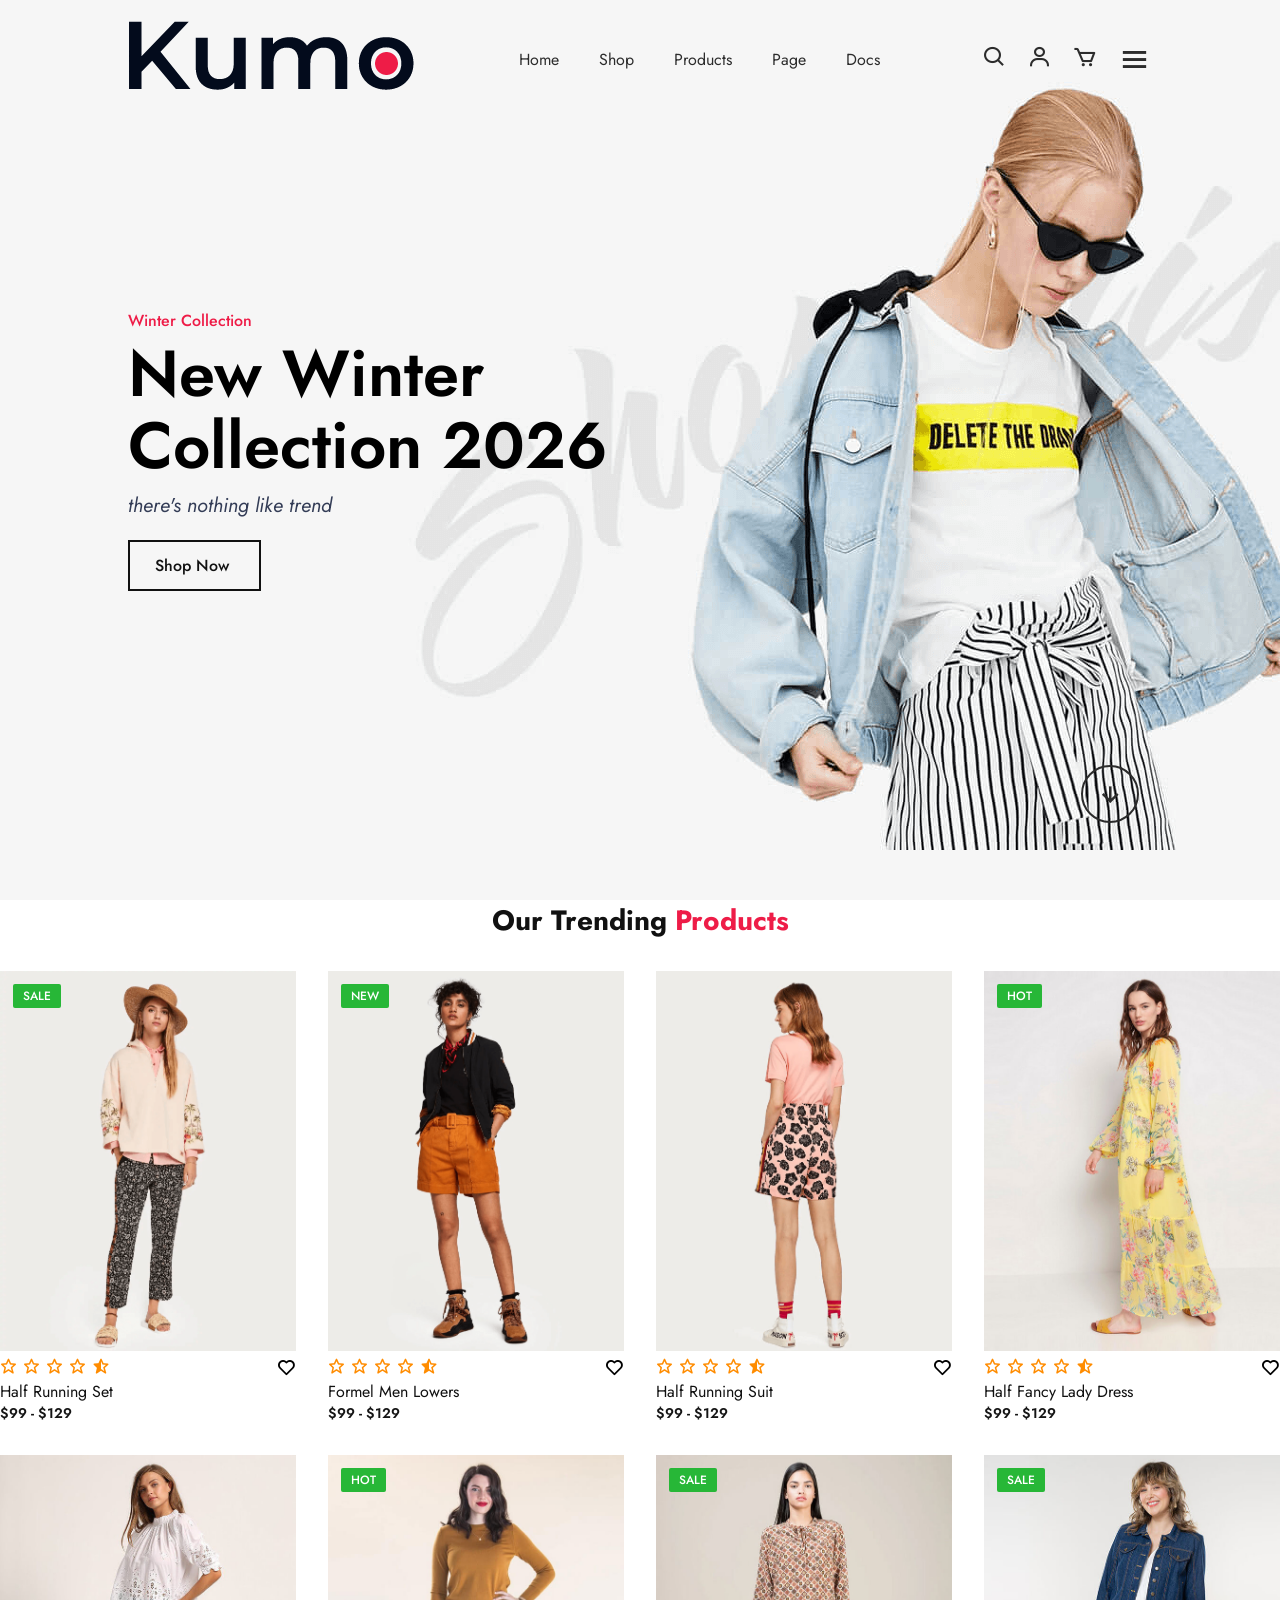
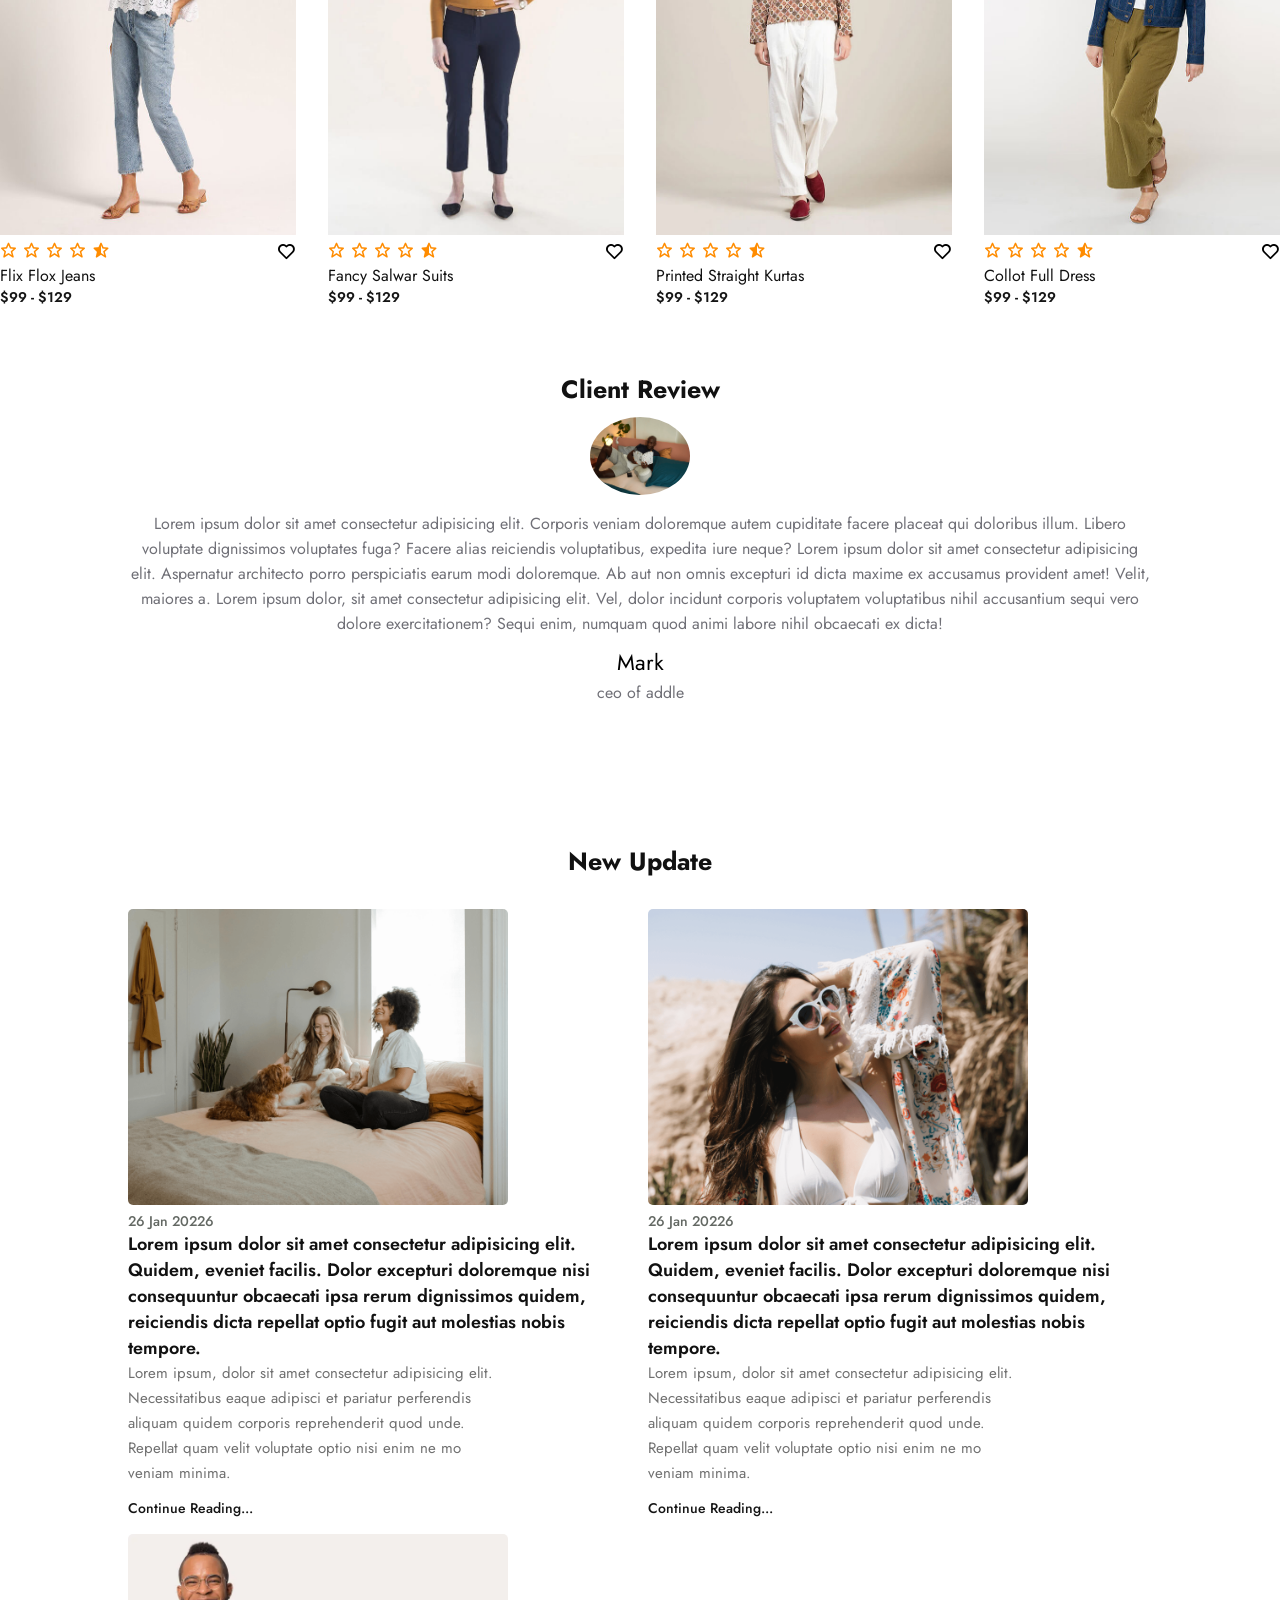
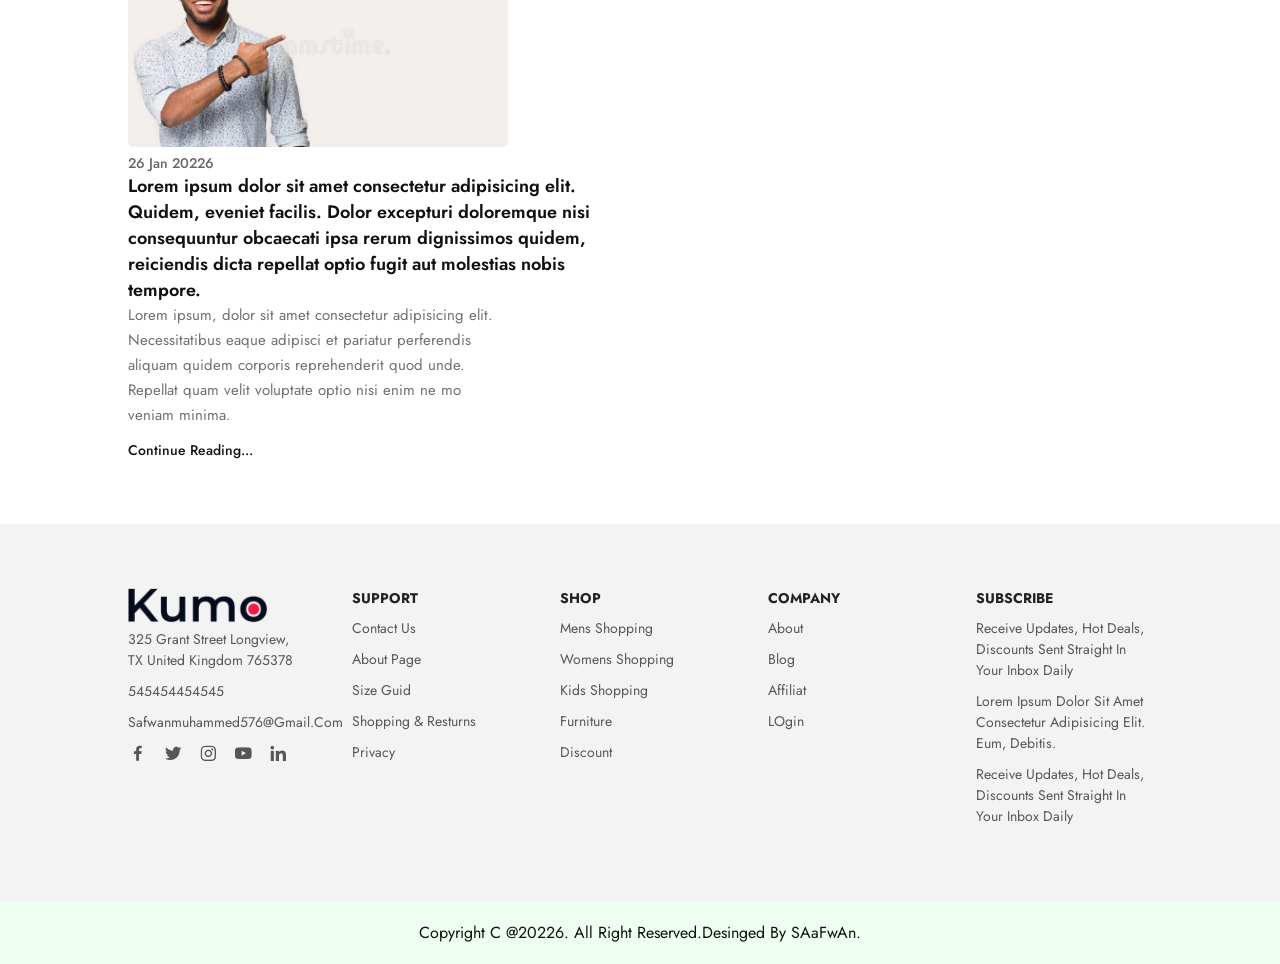
==== index.html @ 9f96fcc8 "Add files via upload" ====
<!DOCTYPE html>
<html lang="en">
<head>
    <meta charset="UTF-8">
    <meta http-equiv="X-UA-Compatible" content="IE=edge">
    <meta name="viewport" content="width=device-width, initial-scale=1.0">
    <title>Ecommerce Responsive full website</title>
    <!-- CSS-link -->
    <link rel="stylesheet" href="style.css">

    <link rel="preconnect" href="https://fonts.googleapis.com">
<link rel="preconnect" href="https://fonts.gstatic.com" crossorigin>
<link href="https://fonts.googleapis.com/css2?family=Jost:wght@100;200;300;400;500;600;700&display=swap" rel="stylesheet">

<link rel="stylesheet" href="https://cdnjs.cloudflare.com/ajax/libs/font-awesome/6.2.1/css/all.min.css" integrity="sha512-MV7K8+y+gLIBoVD59lQIYicR65iaqukzvf/nwasF0nqhPay5w/9lJmVM2hMDcnK1OnMGCdVK+iQrJ7lzPJQd1w==" crossorigin="anonymous" referrerpolicy="no-referrer" />

<link rel="stylesheet" href="https://unpkg.com/boxicons@latest/css/boxicons.min.css">
</head>
<body>

    <header>
        <a href="#" class="logo"><img src="picturess/logo.png" alt="Logo"></a>

        <ul class="navmenu">
            <li><a href="#">Home</a></li>
            <li><a href="#">shop</a></li>
            <li><a href="#">Products</a></li>
            <li><a href="#">Page</a></li>
            <li><a href="#">Docs</a></li>

        </ul>

        <div class="nav-icon">
            <a href="#"><i class='bx bx-search'></i></a>
            <a href="#"><i class='bx bx-user'></i></a>
            <a href="#"><i class='bx bx-cart'></i></a>

            <div class="bx bx-menu" id="menu-icon">

            </div>
        </div>
    </header>

    <section class="main-home">
        <div class="main-text ">
            <h5>winter collection</h5>
            <h1>new winter <br> collection 2026 </h1>
            <p>there's nothing like trend</p>

            <a href="#" class="main-btn">Shop Now <i class="bx bx-righ-arrow-alt"></i> </a>
        </div>

        <div class="down-arrow">
            <a href="#trending" class="down"><i class="bx bx-down-arrow-alt"></i></a>
        </div>
    </section>

    <!-- trending-products-section -->
   <sction class="trending-product" id="trending">
    <div class="centre-text">
        <h2>Our Trending <span>Products</span></h2>
    </div>

      <div class="products">
        <div class="row">
            <img src="picturess/1.jpg" alt="">
            <div class="product-text">
                <h5>Sale</h5>
            </div>
            <div class="heart-icon">
                <i class='bx bx-heart'></i>
            </div>
            <div class="ratting">
                <i class='bx bx-star'></i>
                <i class='bx bx-star'></i>
                <i class='bx bx-star'></i>
                 <i class='bx bx-star'></i>
                 <i class="bx bxs-star-half"></i>
            </div>

            <div class="price">
                <h4>Half Running Set</h4>
                <p>$99 - $129</p>
            </div>
        </div>


                <div class="row">
            <img src="picturess/2.jpg" alt="">
            <div class="product-text">
                <h5>New</h5>
            </div>
            <div class="heart-icon">
                <i class='bx bx-heart'></i>
            </div>
            <div class="ratting">
                <i class='bx bx-star'></i>
                <i class='bx bx-star'></i>
                <i class='bx bx-star'></i>
                 <i class='bx bx-star'></i>
                 <i class="bx bxs-star-half"></i>
            </div>

            <div class="price">
                <h4>Formel Men Lowers</h4>
                <p>$99 - $129</p>
            </div>
        </div>

                <div class="row">
            <img src="picturess/3.jpg" alt="">
               <div class="product-text">

               </div>
       
            <div class="heart-icon">
                <i class='bx bx-heart'></i>
            </div>

            <div class="ratting">
                <i class='bx bx-star'></i>
                <i class='bx bx-star'></i>
                <i class='bx bx-star'></i>
                 <i class='bx bx-star'></i>
                 <i class="bx bxs-star-half"></i>
            </div>

            <div class="price">
                <h4>Half Running Suit</h4>
                <p>$99 - $129</p>
            </div>
        </div>

                <div class="row">
            <img src="picturess/4.jpg" alt="">
            <div class="product-text">
                <h5>Hot</h5>
            </div>
            <div class="heart-icon">
                <i class='bx bx-heart'></i>
            </div>
            <div class="ratting">
                <i class='bx bx-star'></i>
                <i class='bx bx-star'></i>
                <i class='bx bx-star'></i>
                 <i class='bx bx-star'></i>
                 <i class="bx bxs-star-half"></i>
            </div>

            <div class="price">
                <h4>Half Fancy Lady Dress</h4>
                <p>$99 - $129</p>
            </div>
        </div>

                <div class="row">
            <img src="picturess/5.jpg" alt="">
               <div class="product-text">

               </div>
      
            <div class="heart-icon">
                <i class='bx bx-heart'></i>
            </div>
            <div class="ratting">
                <i class='bx bx-star'></i>
                <i class='bx bx-star'></i>
                <i class='bx bx-star'></i>
                 <i class='bx bx-star'></i>
                 <i class="bx bxs-star-half"></i>
            </div>

            <div class="price">
                <h4>Flix Flox Jeans</h4>
                <p>$99 - $129</p>
            </div>
        </div>

                <div class="row">
            <img src="picturess/6.jpg" alt="">
            <div class="product-text">
                <h5>Hot</h5>
            </div>
            <div class="heart-icon">
                <i class='bx bx-heart'></i>
            </div>
            <div class="ratting">
                <i class='bx bx-star'></i>
                <i class='bx bx-star'></i>
                <i class='bx bx-star'></i>
                 <i class='bx bx-star'></i>
                 <i class="bx bxs-star-half"></i>
            </div>

            <div class="price">
                <h4>Fancy Salwar Suits</h4>
                <p>$99 - $129</p>
            </div>
        </div>

                <div class="row">
            <img src="picturess/7.jpg" alt="">
            <div class="product-text">
                <h5>Sale</h5>
            </div>
            <div class="heart-icon">
                <i class='bx bx-heart'></i>
            </div>
            <div class="ratting">
                <i class='bx bx-star'></i>
                <i class='bx bx-star'></i>
                <i class='bx bx-star'></i>
                 <i class='bx bx-star'></i>
                 <i class="bx bxs-star-half"></i>
            </div>

            <div class="price">
                <h4>printed straight kurtas</h4>
                <p>$99 - $129</p>
            </div>
        </div>

                <div class="row">
            <img src="picturess/8.jpg" alt="">
            <div class="product-text">
                <h5>Sale</h5>
            </div>
            <div class="heart-icon">
                <i class='bx bx-heart'></i>
            </div>
            <div class="ratting">
                <i class='bx bx-star'></i>
                <i class='bx bx-star'></i>
                <i class='bx bx-star'></i>
                 <i class='bx bx-star'></i>
                 <i class="bx bxs-star-half"></i>
            </div>

            <div class="price">
                <h4>collot full dress</h4>
                <p>$99 - $129</p>
            </div>
        </div>


      </div>

   </section>

   <!-- Client-Review-section -->

   <section class="client-review">
    <div class="reviews">
        <h3>Client Review</h3>
        <img src="picturess/bl-2.png" alt="">
        <p>Lorem ipsum dolor sit amet consectetur adipisicing elit. Corporis veniam doloremque autem cupiditate facere placeat qui doloribus illum. Libero voluptate dignissimos voluptates fuga? Facere alias reiciendis voluptatibus, expedita iure neque?
            Lorem ipsum dolor sit amet consectetur adipisicing elit. Aspernatur architecto porro perspiciatis earum modi doloremque. Ab aut non omnis excepturi id dicta maxime ex accusamus provident amet! Velit, maiores a.
            Lorem ipsum dolor, sit amet consectetur adipisicing elit. Vel, dolor incidunt corporis voluptatem voluptatibus nihil accusantium sequi vero dolore exercitationem? Sequi enim, numquam quod animi labore nihil obcaecati ex dicta!

            <h2>Mark</h2>
            <p>ceo of addle</p>
        </p>

    </div>
   </section>

  <!-- update-news-section -->
   <section class="Update-news">
    <div class="up-center-text">
        <h2>New Update</h2>
    </div>

    <div class="update-cart">
        <div class="cart">
            <img src="picturess/bl-1.png" alt="">
            <h5>26 jan 20226</h5>
            <h4>Lorem ipsum dolor sit amet consectetur adipisicing elit. Quidem, eveniet facilis. Dolor excepturi doloremque nisi consequuntur obcaecati ipsa rerum dignissimos quidem, reiciendis dicta repellat optio fugit aut molestias nobis tempore.

            </h4>
            <p>Lorem ipsum, dolor sit amet consectetur adipisicing 
                elit. Necessitatibus eaque adipisci et pariatur perferendis aliquam quidem corporis reprehenderit quod unde. Repellat quam velit voluptate optio nisi enim ne
                mo veniam minima.</p>

                <h6>Continue Reading...</h6>
        </div>

               <div class="cart">
            <img src="picturess/bl-3.png" alt="">
            <h5>26 jan 20226</h5>
            <h4>Lorem ipsum dolor sit amet consectetur adipisicing elit. Quidem, eveniet facilis. Dolor excepturi doloremque nisi consequuntur obcaecati ipsa rerum dignissimos quidem, reiciendis dicta repellat optio fugit aut molestias nobis tempore.

            </h4>
            <p>Lorem ipsum, dolor sit amet consectetur adipisicing 
                elit. Necessitatibus eaque adipisci et pariatur perferendis aliquam quidem corporis reprehenderit quod unde. Repellat quam velit voluptate optio nisi enim ne
                mo veniam minima.</p>

                <h6>Continue Reading...</h6>
        </div>


               <div class="cart">
            <img src="picturess/happy-african-american-man-glasses-shirt-point-finger-blank-copy-space-aside-smiling-black-male-spectacles-isolated-170064954.webp" alt="">
            <h5>26 jan 20226</h5>
            <h4>Lorem ipsum dolor sit amet consectetur adipisicing elit. Quidem, eveniet facilis. Dolor excepturi doloremque nisi consequuntur obcaecati ipsa rerum dignissimos quidem, reiciendis dicta repellat optio fugit aut molestias nobis tempore.

            </h4>
            <p>Lorem ipsum, dolor sit amet consectetur adipisicing 
                elit. Necessitatibus eaque adipisci et pariatur perferendis aliquam quidem corporis reprehenderit quod unde. Repellat quam velit voluptate optio nisi enim ne
                mo veniam minima.</p>

                <h6>Continue Reading...</h6>
        </div>


    </div>
   </section>

   <!-- contact-section -->
    <section class="contact">
        <div class="contact-info">
            <div class="first-info">
            <img src="picturess/logo.png" alt="">

            <p>325 Grant Street Longview, <br>TX united kingdom 765378</p>
            <p>545454454545</p>
            <p>safwanmuhammed576@gmail.com</p>

             <div class="social-icon">
    <a href="#"><i class='bx bxl-facebook'></i></a>
    <a href="#"><i class='bx bxl-twitter' ></i></a>
    <a href="#"><i class='bx bxl-instagram' ></i></a>
    <a href="#"><i class='bx bxl-youtube' ></i></a>
    <a href="#"><i class='bx bxl-linkedin' ></i></a>
             </div>
        </div>

        <div class="second-info">
            <h4>Support</h4>
            <p>Contact us</p>
            <p>About Page</p>
            <p>Size Guid</p>
            <p>Shopping & resturns</p>
            <p>Privacy</p>
            </div>

       <div class="third-info">
        <h4>Shop</h4>
        <p>Mens Shopping</p>
        <p>Womens Shopping</p>
        <p>Kids Shopping</p>
        <p>Furniture</p>
        <P>Discount</P>
       </div>

       <div class="fourt-info">
        <h4>Company</h4>
        <p>About</p>
        <p>Blog</p>
        <p>Affiliat </p>
        <p>LOgin</p>
       </div>

       <div class="five">
    <h4>Subscribe</h4>
    <p>Receive Updates, Hot Deals, Discounts Sent Straight In Your Inbox Daily</p>
    <p>Lorem Ipsum Dolor Sit Amet Consectetur Adipisicing Elit. Eum, Debitis.</p>
    <p>Receive Updates, Hot Deals, Discounts Sent Straight In Your Inbox Daily</p>
     </div>
       </div>
    </section>

    <div class="end-text">
        <p>Copyright C @20226. All Right Reserved.Desinged By SAaFwAn.</p>
    </div>



   <script src="java.js"></script>
</body>
</html>
---- style.css ----
*{
    margin: 0;
    padding: 0;
    box-sizing: border-box;
    scroll-behavior: smooth;
    font-family: 'jost', sans-serif;
    list-style: none;
    text-decoration: none;
}
header{
    position: fixed;
    width: 100%;
    top: 0;
    right: 0;
    z-index: 1000;
    display: flex;
    align-items: center;
    justify-content: space-between;
    padding: 20px 10%;
}
.logo-img{
    max-width: 120px;
    height: auto;
}
.navmenu{
    display: flex;
}
.navmenu a{
    color: #2c2c2c;
    font-size: 16px;
    text-transform: capitalize;
    padding: 10px 20px;
    font-weight: 400;
    transition: all .42s ease;
}
.navmenu a:hover{
    color: #ee1c47;
}
.nav-icon{
    display: flex;
    align-items: center;

}
.nav-icon i{
    margin-right: 20px;
    color: #2c2c2c;
    font-size: 25px;
    font-weight: 400;
    transition: all .42s ease;
}
.nav-icon i:hover{
    transform: scale(1.1);
    color: #ee1c47;
}
#menu-icon{
    font-size: 35px;
    color: #2c2c2c;
    z-index: 10001;
    cursor: pointer;
}
section{
    padding: 5% 10%;

}
.main-home{
    width: 100%;
    height: 100vh;
    background-image: url(picturess/banner-3.png);
    background-position: center;
    background-size: cover;
    display: grid;
    grid-template-columns: repeat(1, 1fr);
    align-items: center;

}
.main-text h5{
    color: #ee1c47;
    font-size: 16px;
    text-transform: capitalize;
    font-weight: 500;

}
.main-text h1{
    color: #000;
    font-size: 65px;
    text-transform: capitalize;
    line-height: 1.1;
    font-weight: 600;
    margin: 6px 0 10px;

}
.main-text p{
    color: #333c56;
    font-size: 20px;
    font-style: italic;
    margin-bottom: 20px;

}
.main-btn{
    display: inline-block;
    color: #111;
    font-size: 16px;
    font-weight: 500;
    text-transform: capitalize;
    border: 2px solid #111;
    padding: 12px 25px;
    transition: all .42s ease;
}
.main-btn:hover{
    background-color: #000;
    color: #fff;

}
.main-btn i{
    vertical-align: middle;
}
.down-arrow{
    position: absolute;
    top: 85%;
    right: 11%;

}
.down i{
    font-size: 30px;
    color: #2c2c2c;
    border: 2px solid #2c2c2c;
    border-radius: 50px;
    padding: 12px 12px;
}
.down i:hover{
    background-color: #2c2c2c;
    color: #fff;
    transition: all .50s ease;

}
header.sticky{
    background: #fff;
    padding: 20px 10%;
    box-shadow: 0px 0px 10px rgb(0 0 0 / 10%);
}

      /*trending-section*/
.centre-text h2{
    color: #111;
    font-size: 28px;
    text-transform: capitalize;
    text-align: center;
    margin-bottom: 30px;
}
.centre-text span{
    color: #ee1c47;
}
.products{
    display: grid;
    grid-template-columns: repeat(auto-fit, minmax(260px, auto));
    gap: 2rem;
}
.row{
    position: relative;
    transition: all .40s;
}
.row img{
    width: 100%;
    height: auto;
    transition: all .40s;
}
.row img:hover{
    transform: scale(0.9);

}
.product-text h5{
    position: absolute;
    top: 13px;
    left: 13px;
    color: #fff;
    font-size: 12px;
    font-weight: 500;
    text-transform: uppercase;
    background-color: #27b737;
    padding: 3px 10px;
    border-radius: 2px;

}
.heart-icon{
    position: absolute;
    right: 0;
    
    font-size: 20px;
    cursor: pointer;
    display: inline-flex;
    align-items: center;
    justify-content: center;
}

.heart-icon i{
    position: relative;
    z-index: 2;
    transition: transform 0.3s ease, color 0.3s ease;
}

.heart-icon i:hover{
    transform: scale(1.15);
}

.heart-icon i.liked{
    color: #ee1c47;
    animation: pop 0.4s ease;
}

@keyframes pop {
    0%   { transform: scale(1); }
    30%  { transform: scale(1.5); }
    50%  { transform: scale(0.85); }
    100% { transform: scale(1); }
}

/* the radiating burst ring */
.heart-icon::before{
    content: "";
    position: absolute;
    top: 50%;
    left: 50%;
    width: 10px;
    height: 10px;
    background: #ee1c47;
    border-radius: 50%;
    transform: translate(-50%, -50%) scale(0);
    opacity: 0;
    z-index: 1;
    pointer-events: none;
}

.heart-icon.burst::before{
    animation: burst 0.5s ease-out;
}

@keyframes burst {
    0%   { transform: translate(-50%, -50%) scale(0);   opacity: 0.6; }
    60%  { transform: translate(-50%, -50%) scale(3.2); opacity: 0.25; }
    100% { transform: translate(-50%, -50%) scale(4.5); opacity: 0; }
}

.ratting i{
    color: #ff8c00;
    font-size: 18px;

}
.price h4{
    color: #111;
    font-size: 16px;
    text-transform: capitalize;
    font-weight: 400;
}
.price p{
    color: #151515;
    font-size: 14px;
    font-weight: 600;

}
.client-reviews{
    background-color: #f3f3f3;
}
.reviews{
    text-align: center;
}
.reviews h3{
    color: #111;
    font-size: 25px;
    text-transform: capitalize;
    text-align: center;
    font-weight: 700;
}
.reviews img{
    width: 100px;
    height: auto;
    border-radius: 50%;
    margin: 10px 0;
}
.reviews p{
    color: #707077;
    font-size: 16px;
    font-weight: 400;
    line-height: 25px;
    margin-bottom: 10px;
}
.reviews h2{
    font-size: 22px;
    color: #000;
    font-weight: 400;
    text-transform: capitalize;
    margin-bottom: 2px;
}

/* update section css */
.up-center-text h2{
    text-align: center;
    color: #111;
    font-size: 25px;
    text-transform: capitalize;
    font-weight: 700;
    margin-bottom: 30px;

}
.cart img{
    width: 380px;
    height: auto;
    border-radius: 5px;

}
.update-cart{
    display: grid;
    grid-template-columns: repeat(auto-fit, minmax(380px, 1fr));
    gap: 1rem;

}
.cart h5{
    color: #636863;
    font-size: 14px;
    text-transform: capitalize;
    font-weight: 500;
    object-fit: cover;
}
.cart h4{
    color: #111;
    font-size: 18px;
    font-weight: 600;

}
.cart p{
    color: #707070;
    font-size: 15px;
    max-width: 380px;
    line-height: 25px;
    margin-bottom: 12px;

}

.cart h6{
    color: #151515;
    font-size: 14px;
    font-weight: 500;

}

/*contact-section */

.contact{
    background-color: #f3f3f3;
}
.contact-info{
    display: grid;
    grid-template-columns: repeat(auto-fit, minmax(160px, auto));
    gap: 3rem;
    
}
.first-info img{
    width: 140px;
    height: auto;
}
.contact-info h4{
    color: #212521;
    font-size: 14px;
    text-transform: uppercase;
    margin-bottom: 10px;

}
.contact-info p{
    color: #565656;
    font-size: 14px;
    font-weight: 400;
    text-transform: capitalize;
    line-height: 1.5;
    margin-bottom: 10px;
    cursor: pointer;
    transition: all .42s;

}
.contact-info p:hover{
    color: #ee1c47;
    
}
.social-icon i{
    color: #565656;
    margin-right: 10px;
    font-size: 20px;
    transition: all .42s;

}
.social-icon i:hover{
    transform: scale(1.3);
}
.end-text{
    background-color: #edfff1;
    text-align: center;
    padding: 20px;

}
.end-text p{
    color: #111;
    text-transform: capitalize;

}

/* responsive-css */
@media(max-width:890px){
    header{
        padding: 20px 3%;
        transition: .4s;
    }
}
@media(max-width:630px){
    .main-text{
        font-size: 50px;
        transition: .4s;
    }
    .main-text p{
        font-size: 18px;
        transition: .4s;

    }
    .main-btn{
        padding: 10px 20px;
        transition: .4s;
    }
}

@media(max-width:750px){
    .navmenu{
        position: absolute;
        top: 100%;
        right: -100%;
        width: 300px;
        height: 130vh;
        background: #edfff1;
        display: flex;
        flex-direction: column;
        align-items: center;
        padding: 120px 30px;
        transition: all .42s;
    }
    .navmenu a{
        display: block;
        margin: 18px 0;

    }
    .navmenu.open{
        right: 0;
    }

}
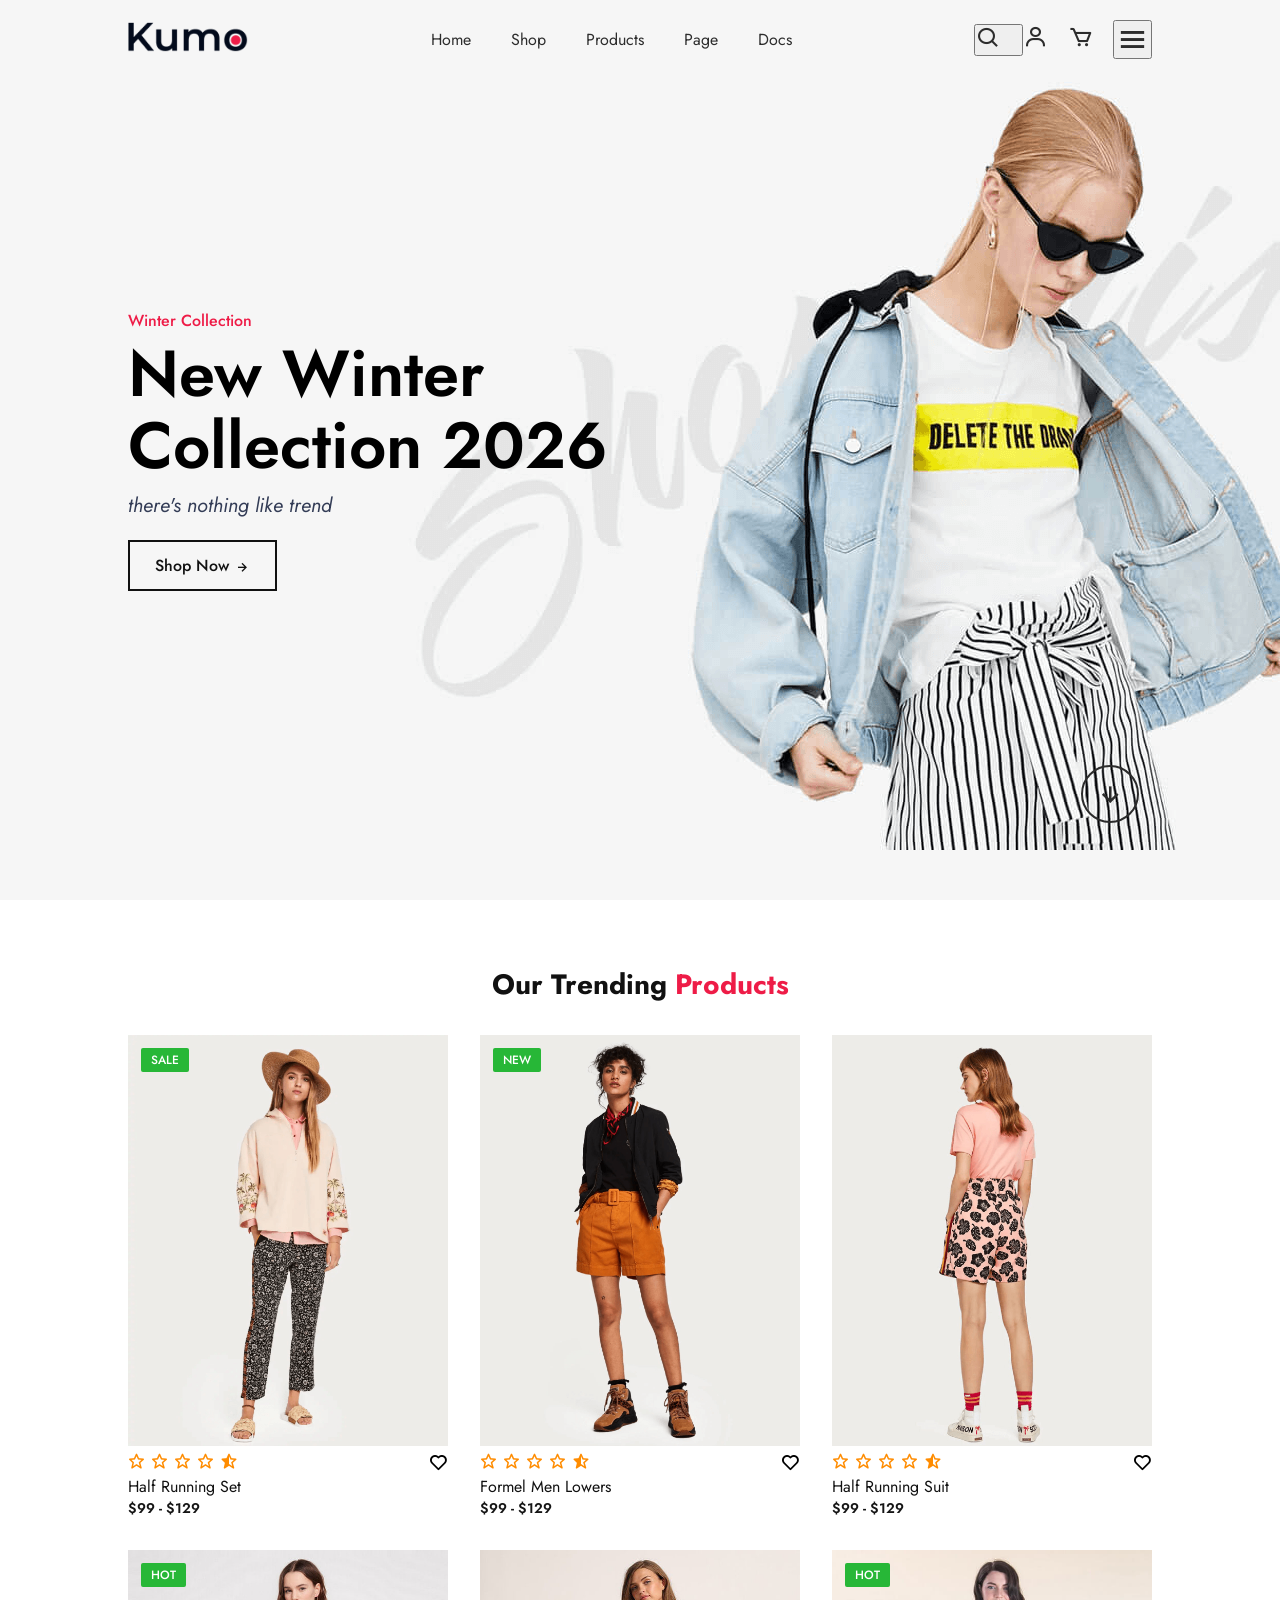
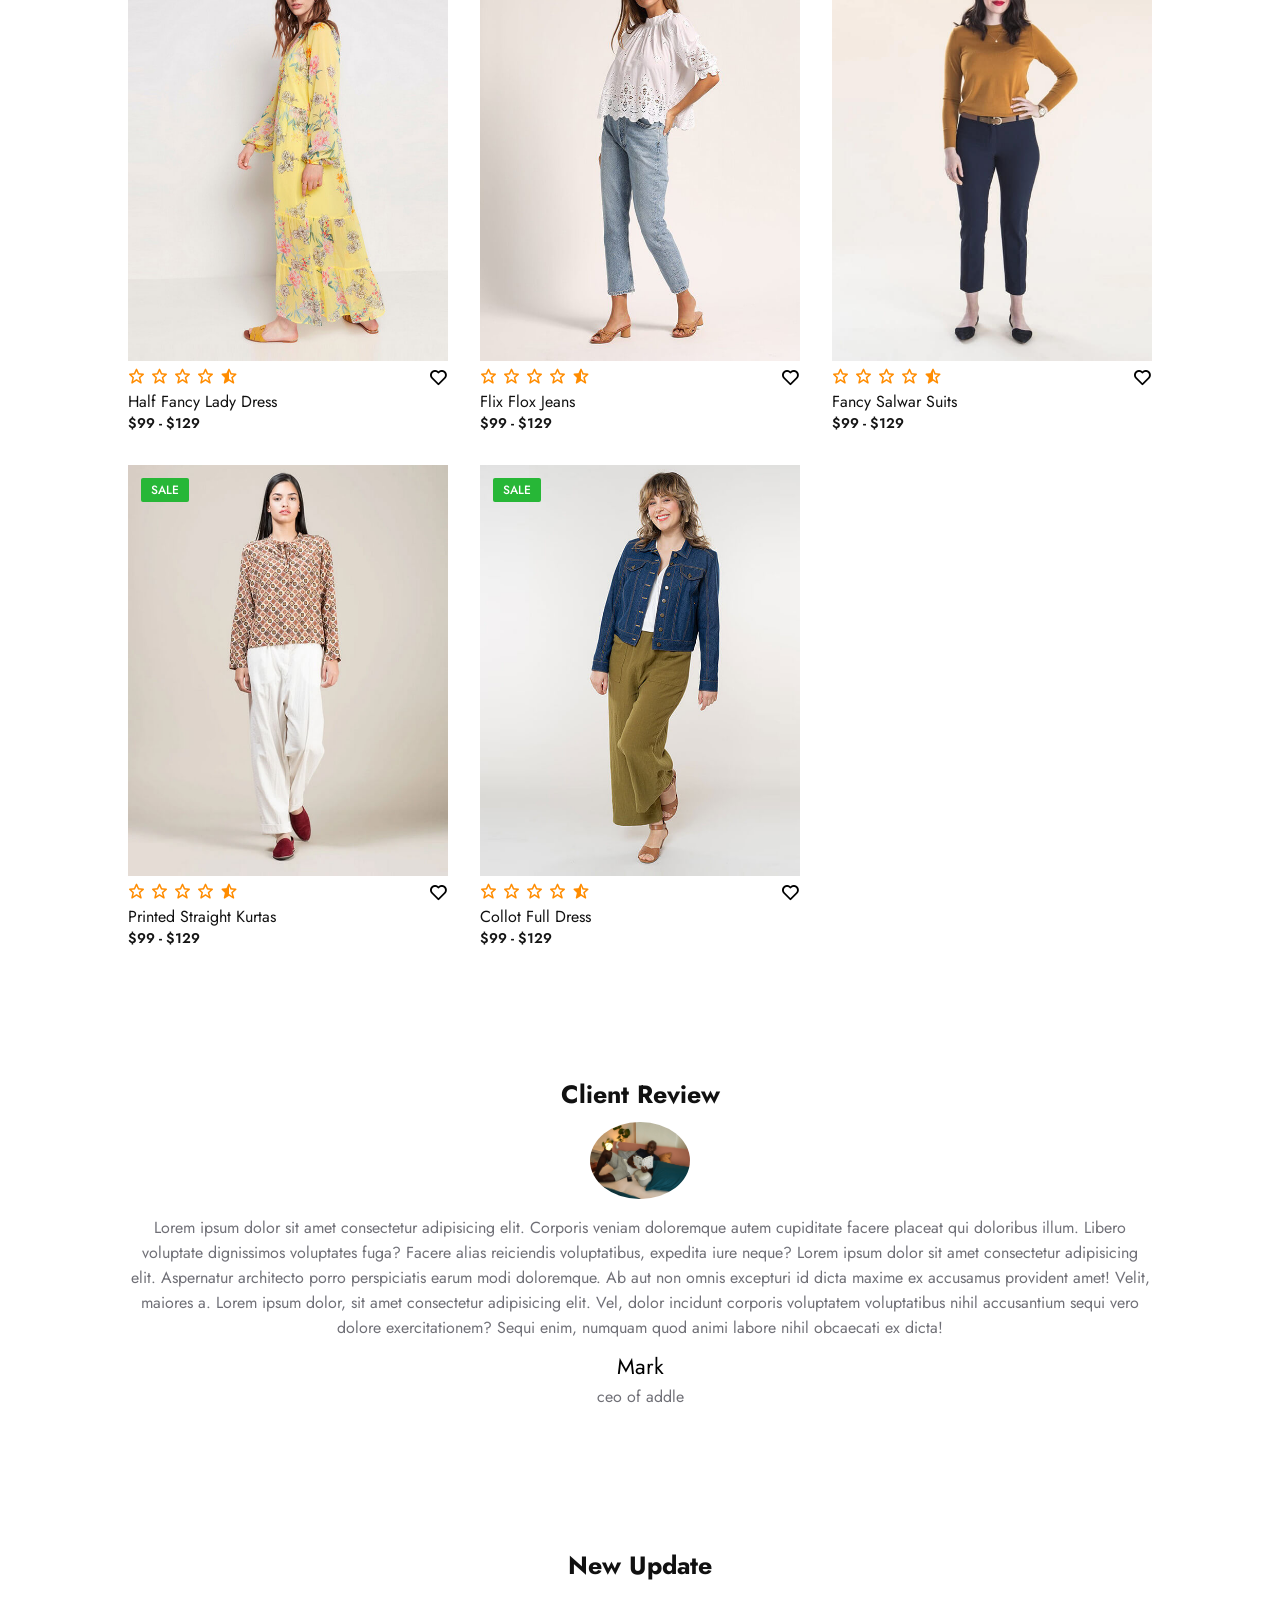
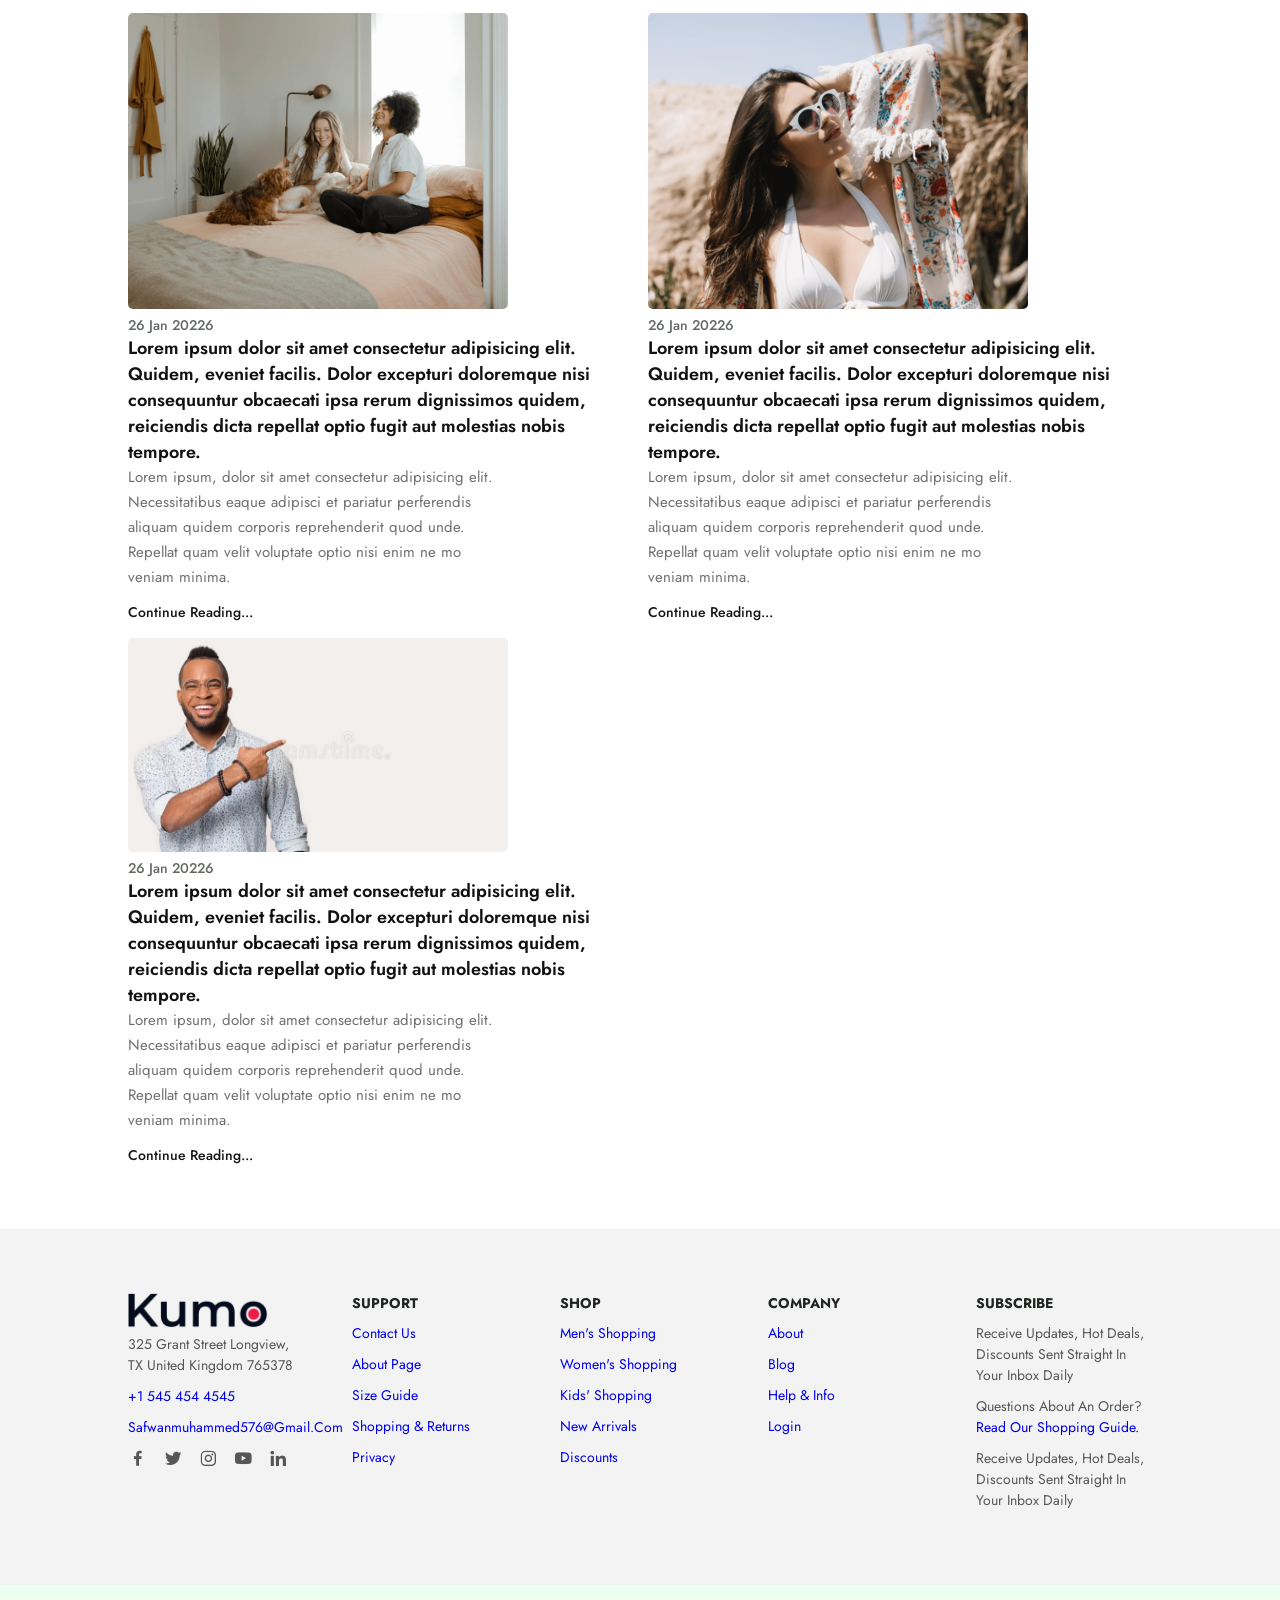
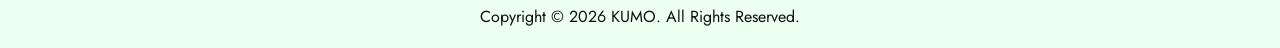
==== commit 1053100b: "Update index.html title and improve" ====
--- a/index.html
+++ b/index.html
@@ -4,7 +4,7 @@
     <meta charset="UTF-8">
     <meta http-equiv="X-UA-Compatible" content="IE=edge">
     <meta name="viewport" content="width=device-width, initial-scale=1.0">
-    <title>Ecommerce Responsive full website</title>
+    <title>KUMO | Everyday style</title>
     <!-- CSS-link -->
     <link rel="stylesheet" href="style.css">
 
@@ -19,35 +19,42 @@
 <body>
 
     <header>
-        <a href="#" class="logo"><img src="picturess/logo.png" alt="Logo"></a>
+        <a href="#home" class="logo" aria-label="KUMO home"><img class="logo-img" src="picturess/logo.png" alt="KUMO"></a>
 
         <ul class="navmenu">
-            <li><a href="#">Home</a></li>
-            <li><a href="#">shop</a></li>
-            <li><a href="#">Products</a></li>
-            <li><a href="#">Page</a></li>
-            <li><a href="#">Docs</a></li>
+            <li><a href="#home">Home</a></li>
+            <li><a href="#trending">Shop</a></li>
+            <li><a href="#trending">Products</a></li>
+            <li><a href="#updates">Page</a></li>
+            <li><a href="docs.html">Docs</a></li>
 
         </ul>
 
         <div class="nav-icon">
-            <a href="#"><i class='bx bx-search'></i></a>
-            <a href="#"><i class='bx bx-user'></i></a>
-            <a href="#"><i class='bx bx-cart'></i></a>
-
-            <div class="bx bx-menu" id="menu-icon">
-
-            </div>
+            <button class="icon-button" id="search-toggle" type="button" aria-label="Search products" aria-expanded="false">
+                <i class='bx bx-search' aria-hidden="true"></i>
+            </button>
+            <a href="account.html" aria-label="Sign in or create an account"><i class='bx bx-user' aria-hidden="true"></i></a>
+            <a href="#trending" aria-label="Browse the collection"><i class='bx bx-cart' aria-hidden="true"></i></a>
+
+            <button class="bx bx-menu icon-button menu-toggle" id="menu-icon" type="button" aria-label="Open menu" aria-expanded="false"></button>
         </div>
     </header>
 
-    <section class="main-home">
+    <form class="search-panel" id="product-search-form" role="search" hidden>
+        <label for="product-search">Search the collection</label>
+        <input id="product-search" name="q" type="search" placeholder="Try “dress” or “jeans”" autocomplete="off">
+        <button class="main-btn" type="submit">Search</button>
+        <p id="search-status" class="search-status" role="status" aria-live="polite"></p>
+    </form>
+
+    <section class="main-home" id="home">
         <div class="main-text ">
             <h5>winter collection</h5>
             <h1>new winter <br> collection 2026 </h1>
             <p>there's nothing like trend</p>
 
-            <a href="#" class="main-btn">Shop Now <i class="bx bx-righ-arrow-alt"></i> </a>
+            <a href="#trending" class="main-btn">Shop Now <i class="bx bx-right-arrow-alt" aria-hidden="true"></i> </a>
         </div>
 
         <div class="down-arrow">
@@ -56,7 +63,7 @@
     </section>
 
     <!-- trending-products-section -->
-   <sction class="trending-product" id="trending">
+   <section class="trending-product" id="trending">
     <div class="centre-text">
         <h2>Our Trending <span>Products</span></h2>
     </div>
@@ -249,7 +256,7 @@
 
    <!-- Client-Review-section -->
 
-   <section class="client-review">
+   <section class="client-review" id="reviews">
     <div class="reviews">
         <h3>Client Review</h3>
         <img src="picturess/bl-2.png" alt="">
@@ -265,7 +272,7 @@
    </section>
 
   <!-- update-news-section -->
-   <section class="Update-news">
+   <section class="Update-news" id="updates">
     <div class="up-center-text">
         <h2>New Update</h2>
     </div>
@@ -322,55 +329,55 @@
             <img src="picturess/logo.png" alt="">
 
             <p>325 Grant Street Longview, <br>TX united kingdom 765378</p>
-            <p>545454454545</p>
-            <p>safwanmuhammed576@gmail.com</p>
+            <p><a href="tel:+15454544545">+1 545 454 4545</a></p>
+            <p><a href="mailto:safwanmuhammed576@gmail.com">safwanmuhammed576@gmail.com</a></p>
 
              <div class="social-icon">
-    <a href="#"><i class='bx bxl-facebook'></i></a>
-    <a href="#"><i class='bx bxl-twitter' ></i></a>
-    <a href="#"><i class='bx bxl-instagram' ></i></a>
-    <a href="#"><i class='bx bxl-youtube' ></i></a>
-    <a href="#"><i class='bx bxl-linkedin' ></i></a>
+    <a href="https://www.facebook.com/" aria-label="Facebook"><i class='bx bxl-facebook'></i></a>
+    <a href="https://www.twitter.com/" aria-label="Twitter"><i class='bx bxl-twitter' ></i></a>
+    <a href="https://www.instagram.com/" aria-label="Instagram"><i class='bx bxl-instagram' ></i></a>
+    <a href="https://www.youtube.com/" aria-label="YouTube"><i class='bx bxl-youtube' ></i></a>
+    <a href="https://www.linkedin.com/" aria-label="LinkedIn"><i class='bx bxl-linkedin' ></i></a>
              </div>
         </div>
 
         <div class="second-info">
             <h4>Support</h4>
-            <p>Contact us</p>
-            <p>About Page</p>
-            <p>Size Guid</p>
-            <p>Shopping & resturns</p>
-            <p>Privacy</p>
+            <p><a href="mailto:safwanmuhammed576@gmail.com">Contact us</a></p>
+            <p><a href="#reviews">About page</a></p>
+            <p><a href="docs.html#sizing">Size guide</a></p>
+            <p><a href="docs.html#orders">Shopping & returns</a></p>
+            <p><a href="docs.html#privacy">Privacy</a></p>
             </div>
 
        <div class="third-info">
         <h4>Shop</h4>
-        <p>Mens Shopping</p>
-        <p>Womens Shopping</p>
-        <p>Kids Shopping</p>
-        <p>Furniture</p>
-        <P>Discount</P>
+        <p><a href="#trending">Men's shopping</a></p>
+        <p><a href="#trending">Women's shopping</a></p>
+        <p><a href="#trending">Kids' shopping</a></p>
+        <p><a href="#trending">New arrivals</a></p>
+        <p><a href="#trending">Discounts</a></p>
        </div>
 
        <div class="fourt-info">
         <h4>Company</h4>
-        <p>About</p>
-        <p>Blog</p>
-        <p>Affiliat </p>
-        <p>LOgin</p>
+        <p><a href="#reviews">About</a></p>
+        <p><a href="#updates">Blog</a></p>
+        <p><a href="docs.html">Help & info</a></p>
+        <p><a href="account.html">Login</a></p>
        </div>
 
        <div class="five">
     <h4>Subscribe</h4>
     <p>Receive Updates, Hot Deals, Discounts Sent Straight In Your Inbox Daily</p>
-    <p>Lorem Ipsum Dolor Sit Amet Consectetur Adipisicing Elit. Eum, Debitis.</p>
+    <p>Questions about an order? <a href="docs.html#orders">Read our shopping guide.</a></p>
     <p>Receive Updates, Hot Deals, Discounts Sent Straight In Your Inbox Daily</p>
      </div>
        </div>
     </section>
 
     <div class="end-text">
-        <p>Copyright C @20226. All Right Reserved.Desinged By SAaFwAn.</p>
+        <p>Copyright &copy; 2026 KUMO. All rights reserved.</p>
     </div>
 
 
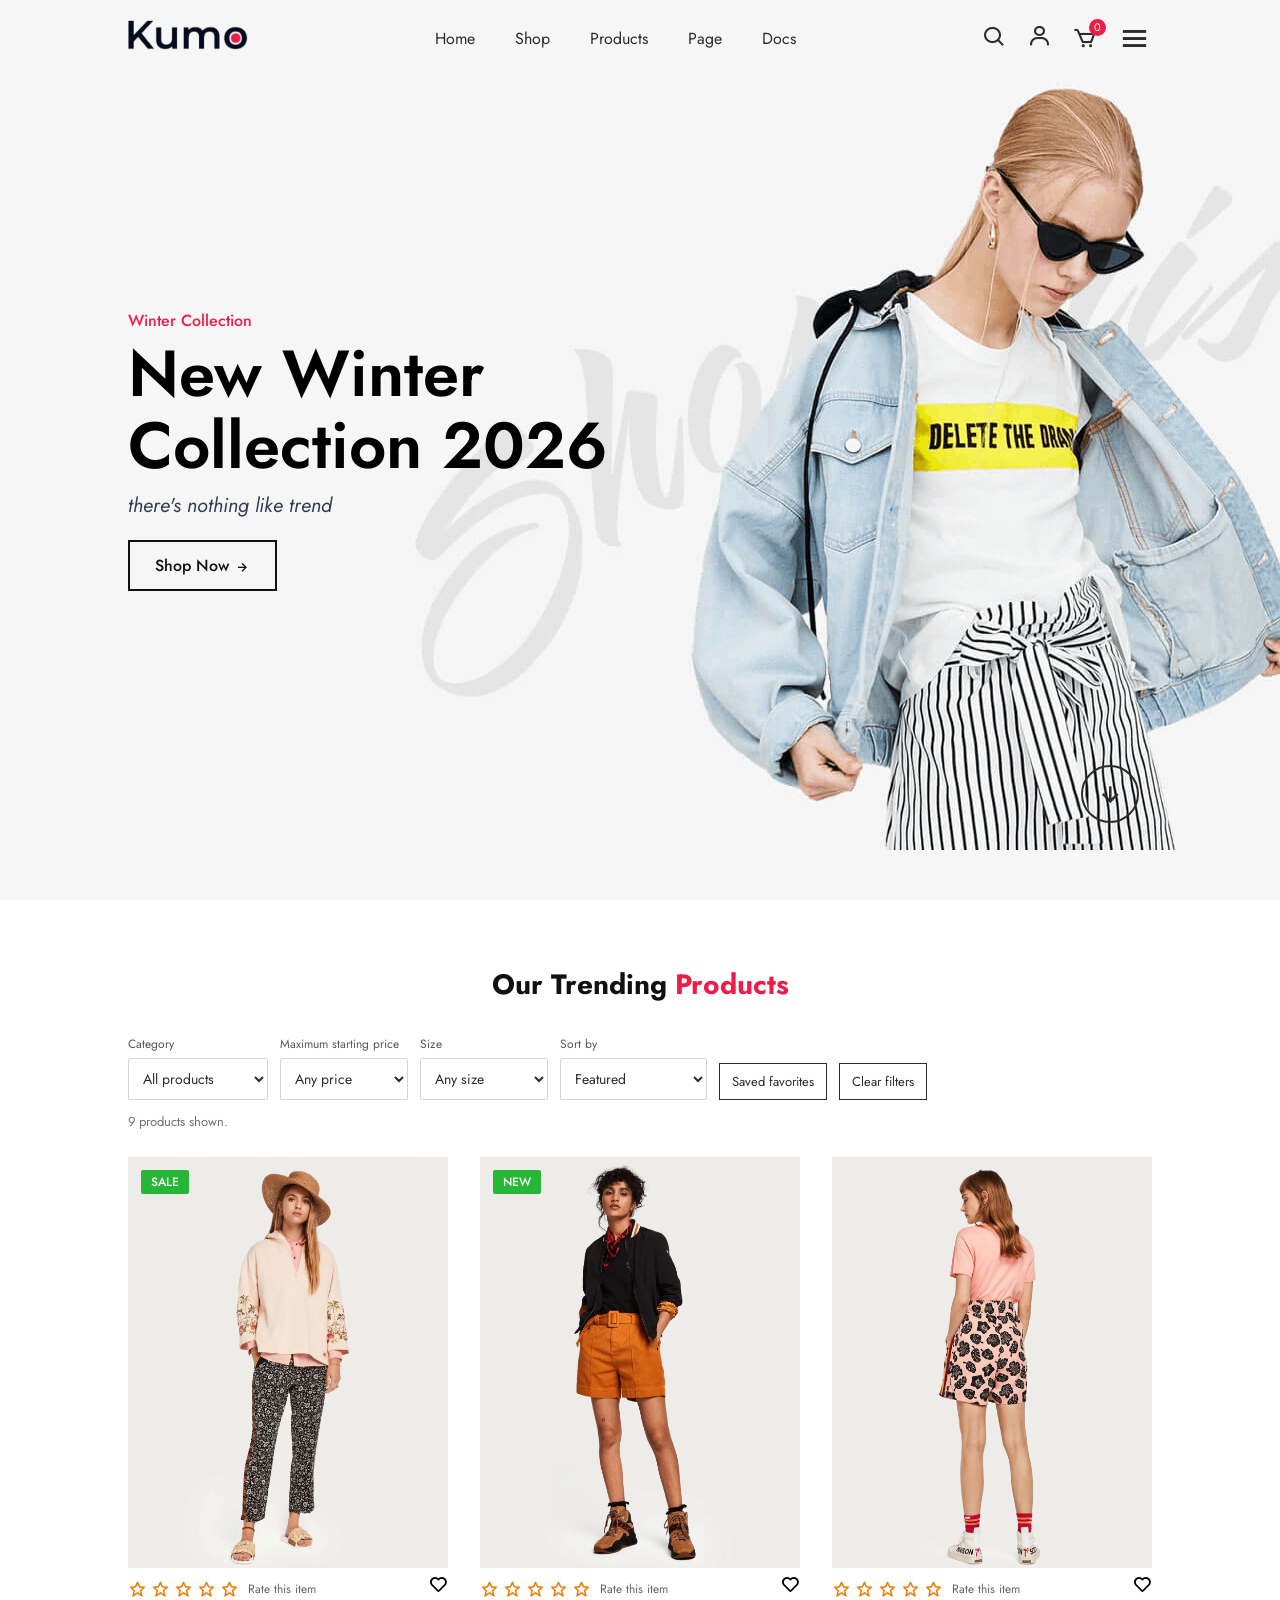
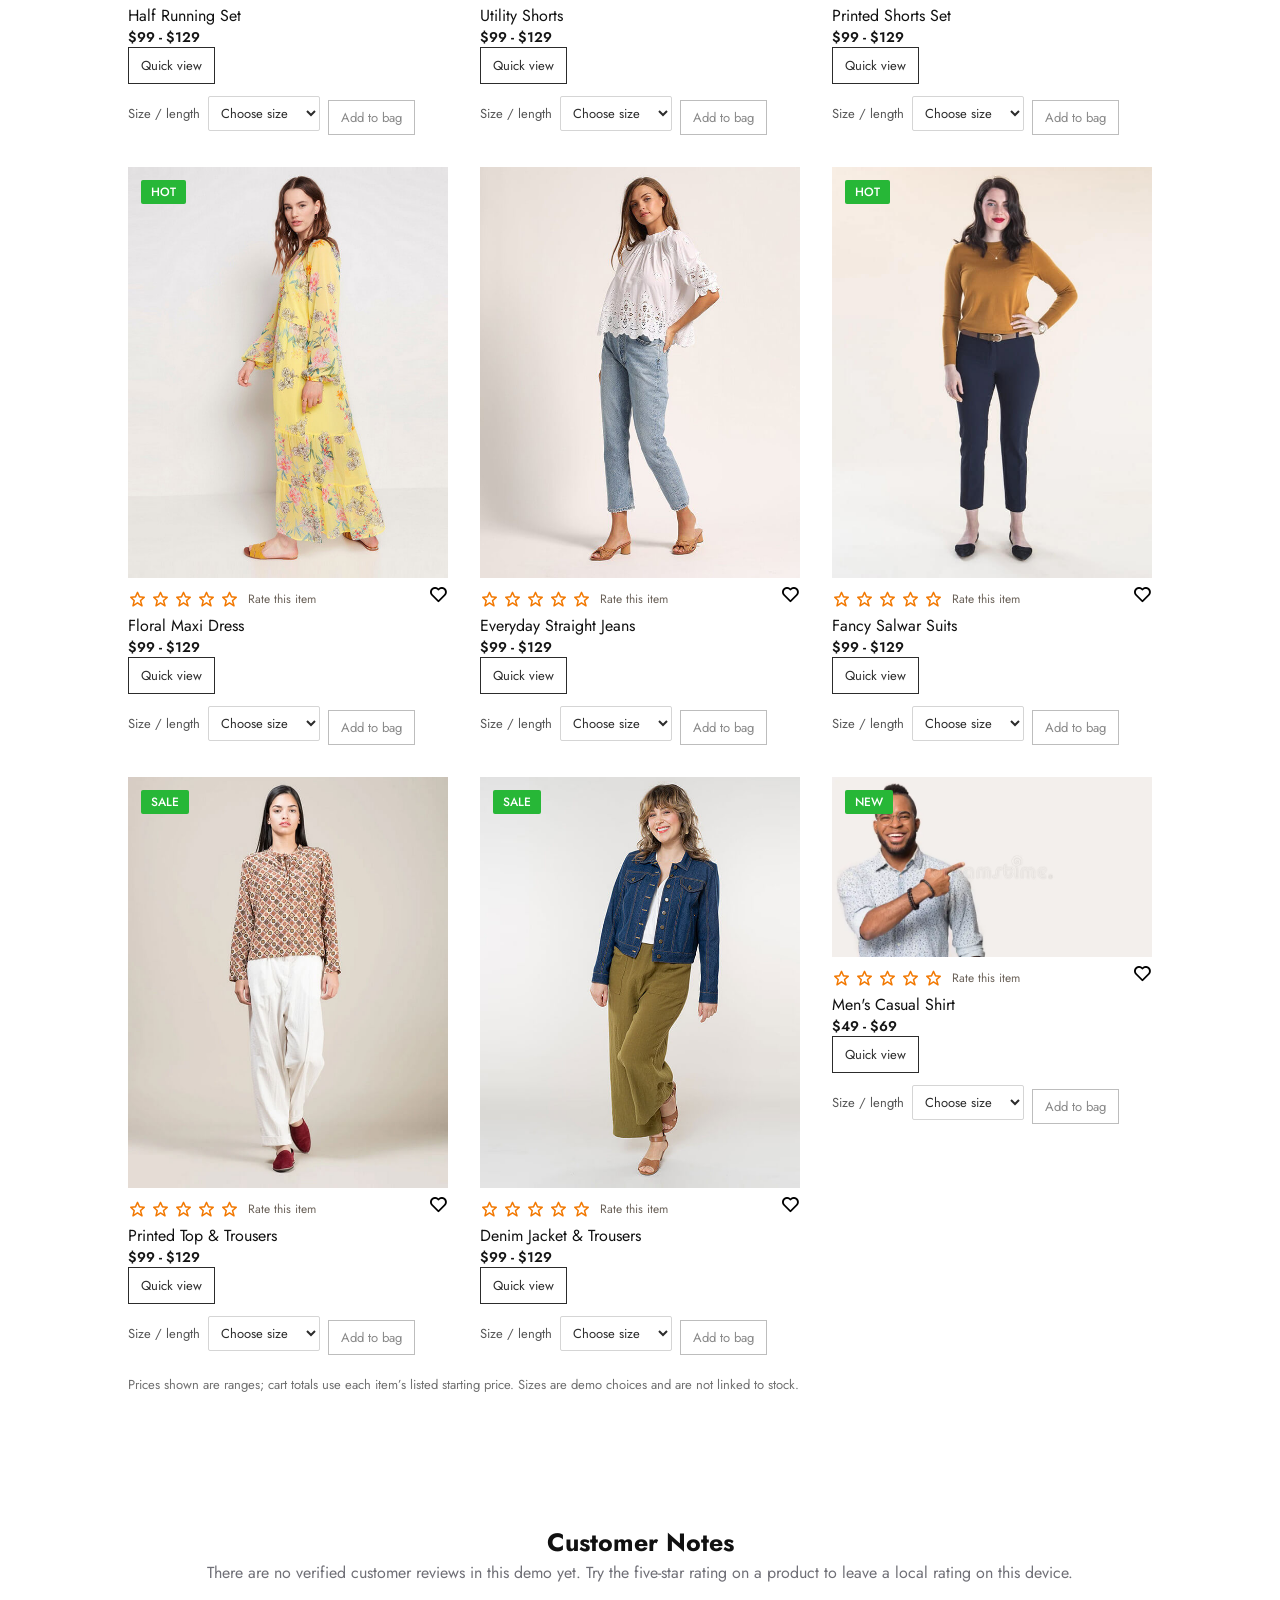
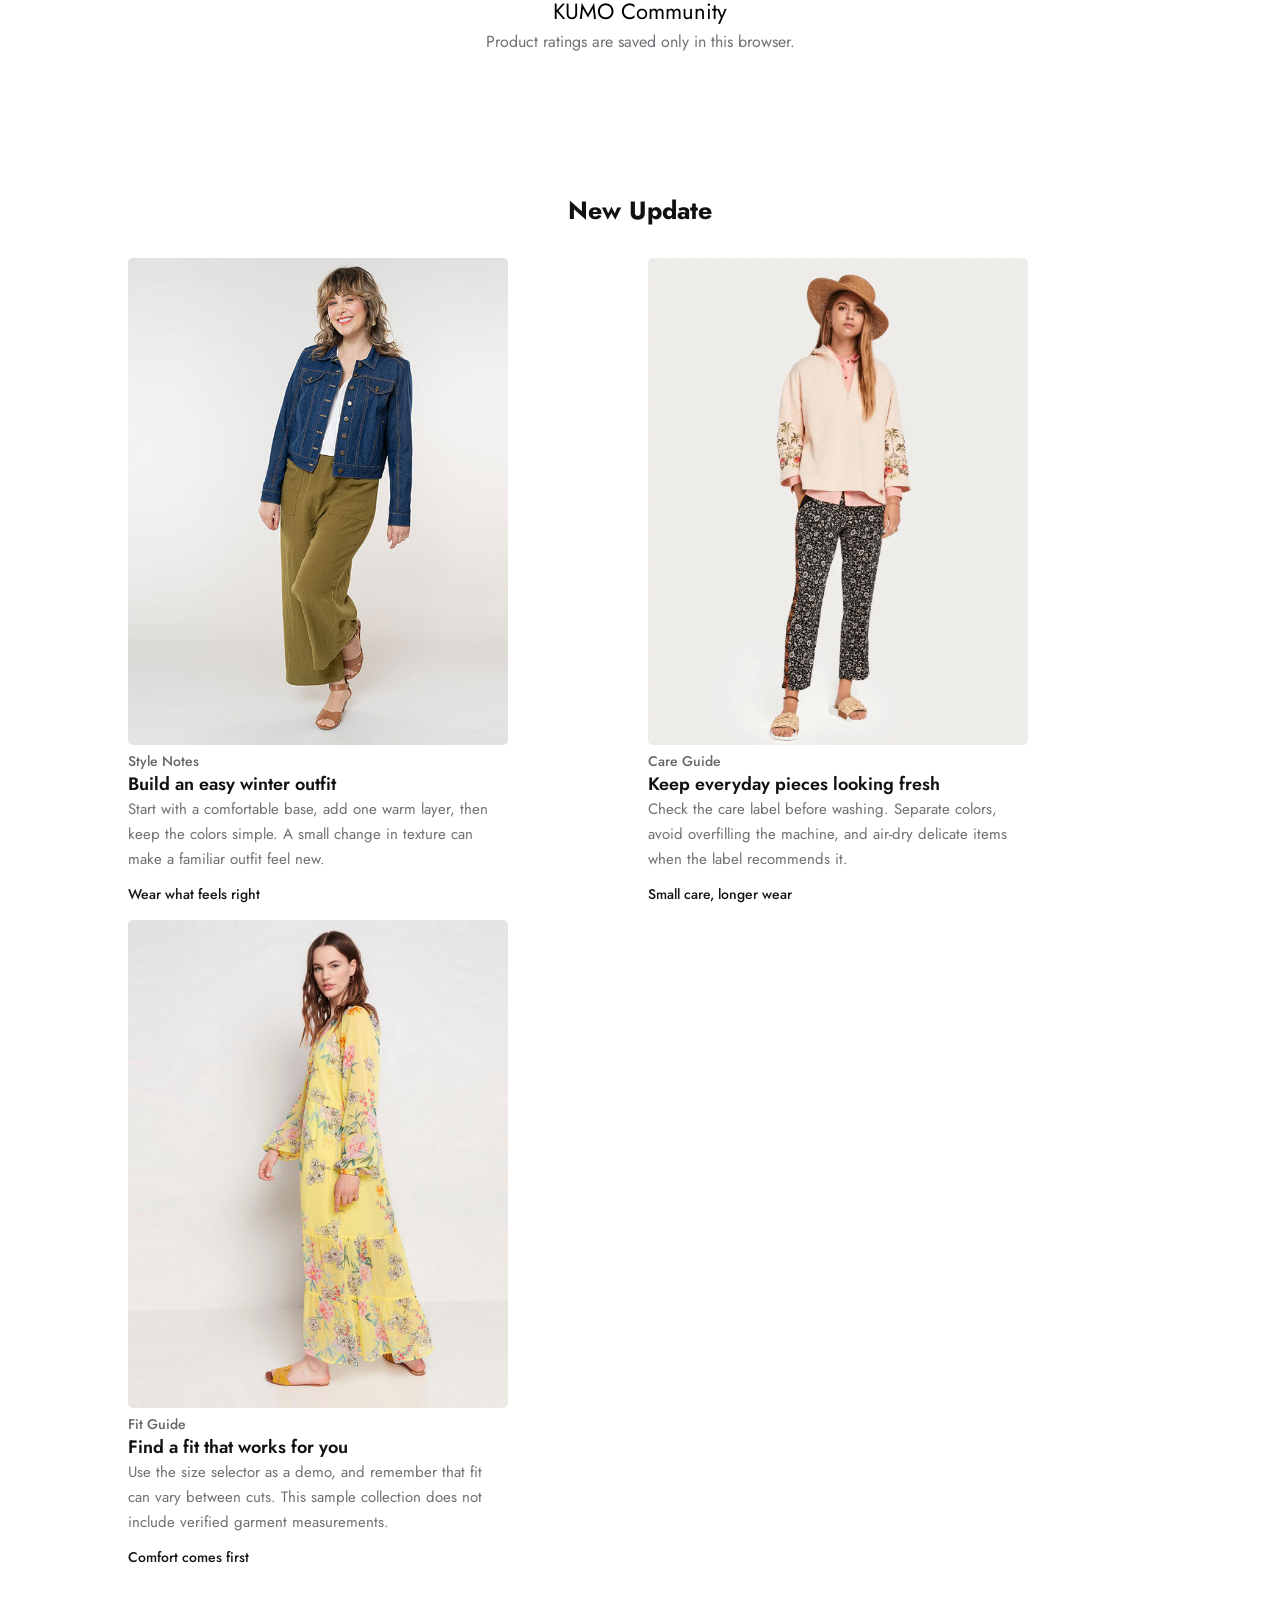
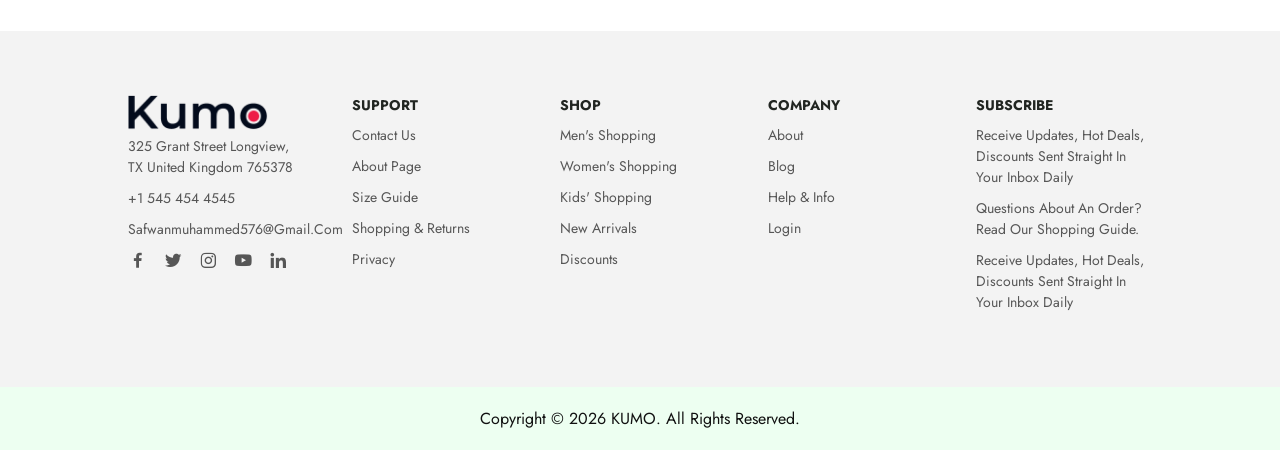
==== commit 85bdfabe: "Refactor styles for rating system, product details, and cart functionality - Updated .ratting styles" ====
--- a/index.html
+++ b/index.html
@@ -35,7 +35,10 @@
                 <i class='bx bx-search' aria-hidden="true"></i>
             </button>
             <a href="account.html" aria-label="Sign in or create an account"><i class='bx bx-user' aria-hidden="true"></i></a>
-            <a href="#trending" aria-label="Browse the collection"><i class='bx bx-cart' aria-hidden="true"></i></a>
+            <button class="icon-button cart-toggle" id="cart-toggle" type="button" aria-label="Open shopping bag, 0 items" aria-expanded="false">
+                <i class='bx bx-cart' aria-hidden="true"></i>
+                <span class="cart-count" id="cart-count" aria-live="polite">0</span>
+            </button>
 
             <button class="bx bx-menu icon-button menu-toggle" id="menu-icon" type="button" aria-label="Open menu" aria-expanded="false"></button>
         </div>
@@ -48,6 +51,38 @@
         <p id="search-status" class="search-status" role="status" aria-live="polite"></p>
     </form>
 
+    <div class="cart-backdrop" id="cart-backdrop" hidden></div>
+    <aside class="cart-panel" id="cart-panel" role="dialog" aria-modal="true" aria-labelledby="cart-title" hidden>
+        <div class="cart-heading">
+            <h2 id="cart-title">Your shopping bag</h2>
+            <button class="cart-close icon-button" id="cart-close" type="button" aria-label="Close shopping bag">
+                <i class="bx bx-x" aria-hidden="true"></i>
+            </button>
+        </div>
+        <p id="cart-status" class="cart-status" role="status" aria-live="polite"></p>
+        <div id="cart-items" class="cart-items"></div>
+        <p id="cart-empty" class="cart-empty">Your bag is empty. Add something you love.</p>
+        <button id="keep-shopping" class="text-button keep-shopping" type="button">Continue shopping</button>
+        <div class="cart-total">
+            <span>Subtotal</span>
+            <strong id="cart-subtotal">$0.00</strong>
+        </div>
+        <p class="cart-disclaimer">Demo only: cart totals use each product’s starting price. No payment or order is processed.</p>
+        <button id="checkout-toggle" class="main-btn cart-checkout" type="button" disabled>Continue to checkout</button>
+        <form id="checkout-form" class="checkout-form" hidden>
+            <h3>Delivery details</h3>
+            <label for="checkout-name">Name</label>
+            <input id="checkout-name" name="name" autocomplete="name" required>
+            <label for="checkout-email">Email address</label>
+            <input id="checkout-email" name="email" type="email" autocomplete="email" required>
+            <label for="checkout-address">Delivery address</label>
+            <textarea id="checkout-address" name="address" autocomplete="street-address" rows="3" required></textarea>
+            <p class="checkout-note">This demo does not collect card details or arrange delivery.</p>
+            <button class="main-btn cart-checkout" type="submit">Place demo order</button>
+        </form>
+        <div id="order-confirmation" class="order-confirmation" role="status" hidden></div>
+    </aside>
+
     <section class="main-home" id="home">
         <div class="main-text ">
             <h5>winter collection</h5>
@@ -68,6 +103,53 @@
         <h2>Our Trending <span>Products</span></h2>
     </div>
 
+      <div class="product-tools" aria-label="Filter and sort products">
+    <label>
+        Category
+        <select id="category-filter">
+            <option value="all">All products</option>
+            <option value="sets">Sets &amp; suits</option>
+            <option value="bottoms">Trousers &amp; jeans</option>
+            <option value="dresses">Dresses &amp; kurtas</option>
+            <option value="menswear">Men's clothing</option>
+        </select>
+    </label>
+    <label>
+        Maximum starting price
+        <select id="price-filter">
+            <option value="all">Any price</option>
+            <option value="50">Up to $50</option>
+            <option value="99">Up to $99</option>
+            <option value="110">Up to $110</option>
+            <option value="130">Up to $130</option>
+        </select>
+    </label>
+    <label>
+        Size
+        <select id="size-filter">
+            <option value="all">Any size</option>
+            <option value="XS">XS</option>
+            <option value="S">S</option>
+            <option value="M">M</option>
+            <option value="L">L</option>
+            <option value="XL">XL</option>
+            <option value="XXL">XXL</option>
+        </select>
+    </label>
+    <label>
+        Sort by
+        <select id="sort-products">
+            <option value="featured">Featured</option>
+            <option value="name-asc">Name: A to Z</option>
+            <option value="price-asc">Price: low to high</option>
+            <option value="price-desc">Price: high to low</option>
+        </select>
+    </label>
+    <button id="favorites-filter" class="filter-toggle" type="button" aria-pressed="false">Saved favorites</button>
+    <button id="clear-filters" class="filter-reset" type="button">Clear filters</button>
+    <p id="filter-status" class="filter-status" role="status" aria-live="polite"></p>
+      </div>
+
       <div class="products">
         <div class="row">
             <img src="picturess/1.jpg" alt="">
@@ -109,7 +191,7 @@
             </div>
 
             <div class="price">
-                <h4>Formel Men Lowers</h4>
+                <h4>Utility Shorts</h4>
                 <p>$99 - $129</p>
             </div>
         </div>
@@ -133,7 +215,7 @@
             </div>
 
             <div class="price">
-                <h4>Half Running Suit</h4>
+                <h4>Printed Shorts Set</h4>
                 <p>$99 - $129</p>
             </div>
         </div>
@@ -155,7 +237,7 @@
             </div>
 
             <div class="price">
-                <h4>Half Fancy Lady Dress</h4>
+                <h4>Floral Maxi Dress</h4>
                 <p>$99 - $129</p>
             </div>
         </div>
@@ -178,7 +260,7 @@
             </div>
 
             <div class="price">
-                <h4>Flix Flox Jeans</h4>
+                <h4>Everyday Straight Jeans</h4>
                 <p>$99 - $129</p>
             </div>
         </div>
@@ -222,13 +304,13 @@
             </div>
 
             <div class="price">
-                <h4>printed straight kurtas</h4>
-                <p>$99 - $129</p>
-            </div>
-        </div>
-
-                <div class="row">
-            <img src="picturess/8.jpg" alt="">
+                <h4>Printed Top &amp; Trousers</h4>
+                <p>$99 - $129</p>
+            </div>
+        </div>
+
+                <div class="row">
+            <img src="picturess/8.jpg" alt="Casual outfit with a blue denim jacket and olive trousers">
             <div class="product-text">
                 <h5>Sale</h5>
             </div>
@@ -244,29 +326,54 @@
             </div>
 
             <div class="price">
-                <h4>collot full dress</h4>
-                <p>$99 - $129</p>
+                <h4>Denim Jacket &amp; Trousers</h4>
+                <p>$99 - $129</p>
+            </div>
+        </div>
+
+        <div class="row">
+            <img src="picturess/happy-african-american-man-glasses-shirt-point-finger-blank-copy-space-aside-smiling-black-male-spectacles-isolated-170064954.webp" alt="Man modeling a casual button-up shirt">
+            <div class="product-text">
+                <h5>New</h5>
+            </div>
+            <div class="heart-icon">
+                <i class='bx bx-heart'></i>
+            </div>
+            <div class="ratting"></div>
+            <div class="price">
+                <h4>Men's Casual Shirt</h4>
+                <p>$49 - $69</p>
             </div>
         </div>
 
 
       </div>
+      <p class="catalog-note">Prices shown are ranges; cart totals use each item’s listed starting price. Sizes are demo choices and are not linked to stock.</p>
 
    </section>
+
+    <div class="details-backdrop" id="details-backdrop" hidden></div>
+    <section class="product-details" id="product-details" role="dialog" aria-modal="true" aria-labelledby="details-title" hidden>
+        <button class="details-close icon-button" id="details-close" type="button" aria-label="Close product details"><i class="bx bx-x" aria-hidden="true"></i></button>
+        <img id="details-image" src="" alt="">
+        <div class="details-copy">
+            <p class="page-eyebrow" id="details-category"></p>
+            <h2 id="details-title"></h2>
+            <p class="details-price" id="details-price"></p>
+            <p id="details-description"></p>
+            <p class="details-size-note">Choose a size or length on the product card before adding this item to your bag.</p>
+            <button class="main-btn details-shop" id="details-shop" type="button">Choose size</button>
+        </div>
+    </section>
 
    <!-- Client-Review-section -->
 
    <section class="client-review" id="reviews">
     <div class="reviews">
-        <h3>Client Review</h3>
-        <img src="picturess/bl-2.png" alt="">
-        <p>Lorem ipsum dolor sit amet consectetur adipisicing elit. Corporis veniam doloremque autem cupiditate facere placeat qui doloribus illum. Libero voluptate dignissimos voluptates fuga? Facere alias reiciendis voluptatibus, expedita iure neque?
-            Lorem ipsum dolor sit amet consectetur adipisicing elit. Aspernatur architecto porro perspiciatis earum modi doloremque. Ab aut non omnis excepturi id dicta maxime ex accusamus provident amet! Velit, maiores a.
-            Lorem ipsum dolor, sit amet consectetur adipisicing elit. Vel, dolor incidunt corporis voluptatem voluptatibus nihil accusantium sequi vero dolore exercitationem? Sequi enim, numquam quod animi labore nihil obcaecati ex dicta!
-
-            <h2>Mark</h2>
-            <p>ceo of addle</p>
-        </p>
+        <h3>Customer notes</h3>
+        <p>There are no verified customer reviews in this demo yet. Try the five-star rating on a product to leave a local rating on this device.</p>
+        <h2>KUMO community</h2>
+        <p>Product ratings are saved only in this browser.</p>
 
     </div>
    </section>
@@ -279,43 +386,28 @@
 
     <div class="update-cart">
         <div class="cart">
-            <img src="picturess/bl-1.png" alt="">
-            <h5>26 jan 20226</h5>
-            <h4>Lorem ipsum dolor sit amet consectetur adipisicing elit. Quidem, eveniet facilis. Dolor excepturi doloremque nisi consequuntur obcaecati ipsa rerum dignissimos quidem, reiciendis dicta repellat optio fugit aut molestias nobis tempore.
-
-            </h4>
-            <p>Lorem ipsum, dolor sit amet consectetur adipisicing 
-                elit. Necessitatibus eaque adipisci et pariatur perferendis aliquam quidem corporis reprehenderit quod unde. Repellat quam velit voluptate optio nisi enim ne
-                mo veniam minima.</p>
-
-                <h6>Continue Reading...</h6>
+            <img src="picturess/8.jpg" alt="Blue denim jacket styled with olive trousers">
+            <h5>Style notes</h5>
+            <h4>Build an easy winter outfit</h4>
+            <p>Start with a comfortable base, add one warm layer, then keep the colors simple. A small change in texture can make a familiar outfit feel new.</p>
+            <h6>Wear what feels right</h6>
         </div>
 
                <div class="cart">
-            <img src="picturess/bl-3.png" alt="">
-            <h5>26 jan 20226</h5>
-            <h4>Lorem ipsum dolor sit amet consectetur adipisicing elit. Quidem, eveniet facilis. Dolor excepturi doloremque nisi consequuntur obcaecati ipsa rerum dignissimos quidem, reiciendis dicta repellat optio fugit aut molestias nobis tempore.
-
-            </h4>
-            <p>Lorem ipsum, dolor sit amet consectetur adipisicing 
-                elit. Necessitatibus eaque adipisci et pariatur perferendis aliquam quidem corporis reprehenderit quod unde. Repellat quam velit voluptate optio nisi enim ne
-                mo veniam minima.</p>
-
-                <h6>Continue Reading...</h6>
+            <img src="picturess/1.jpg" alt="Printed trousers styled with a light top">
+            <h5>Care guide</h5>
+            <h4>Keep everyday pieces looking fresh</h4>
+            <p>Check the care label before washing. Separate colors, avoid overfilling the machine, and air-dry delicate items when the label recommends it.</p>
+            <h6>Small care, longer wear</h6>
         </div>
 
 
                <div class="cart">
-            <img src="picturess/happy-african-american-man-glasses-shirt-point-finger-blank-copy-space-aside-smiling-black-male-spectacles-isolated-170064954.webp" alt="">
-            <h5>26 jan 20226</h5>
-            <h4>Lorem ipsum dolor sit amet consectetur adipisicing elit. Quidem, eveniet facilis. Dolor excepturi doloremque nisi consequuntur obcaecati ipsa rerum dignissimos quidem, reiciendis dicta repellat optio fugit aut molestias nobis tempore.
-
-            </h4>
-            <p>Lorem ipsum, dolor sit amet consectetur adipisicing 
-                elit. Necessitatibus eaque adipisci et pariatur perferendis aliquam quidem corporis reprehenderit quod unde. Repellat quam velit voluptate optio nisi enim ne
-                mo veniam minima.</p>
-
-                <h6>Continue Reading...</h6>
+            <img src="picturess/4.jpg" alt="Floral maxi dress shown as a relaxed one-piece outfit">
+            <h5>Fit guide</h5>
+            <h4>Find a fit that works for you</h4>
+            <p>Use the size selector as a demo, and remember that fit can vary between cuts. This sample collection does not include verified garment measurements.</p>
+            <h6>Comfort comes first</h6>
         </div>
 
 
--- a/style.css
+++ b/style.css
@@ -240,10 +240,43 @@
     100% { transform: translate(-50%, -50%) scale(4.5); opacity: 0; }
 }
 
-.ratting i{
-    color: #ff8c00;
+.ratting{
+    display: flex;
+    align-items: center;
+    gap: 3px;
+    min-height: 24px;
+    margin: 3px 0;
+}
+.ratting .rating-star{
+    display: inline-flex;
+    align-items: center;
+    justify-content: center;
+    width: 20px;
+    height: 24px;
+    padding: 1px;
+    border: 0;
+    background: transparent;
+    color: #f27800;
+    line-height: 1;
+    cursor: pointer;
+}
+.ratting .rating-star i{
+    color: currentColor;
     font-size: 18px;
-
+    transition: color .15s ease, transform .15s ease;
+}
+.ratting .rating-star:hover i{
+    transform: translateY(-1px);
+}
+.ratting .rating-star:focus-visible{
+    outline: 2px solid #ee1c47;
+    outline-offset: 2px;
+}
+.rating-summary{
+    margin-left: 5px;
+    color: #6b6259;
+    font-size: 12px;
+    white-space: nowrap;
 }
 .price h4{
     color: #111;
@@ -425,6 +458,9 @@
 }
 
 @media(max-width:750px){
+    .menu-toggle{
+        display: block;
+    }
     .navmenu{
         position: absolute;
         top: 100%;
@@ -446,5 +482,675 @@
     .navmenu.open{
         right: 0;
     }
-
+}
+
+.icon-button{
+    border: 0;
+    padding: 0;
+    background: transparent;
+    color: #2c2c2c;
+    cursor: pointer;
+    line-height: 1;
+}
+.icon-button:hover{
+    color: #ee1c47;
+}
+.menu-toggle{
+    display: none;
+}
+.search-panel[hidden],
+[hidden]{
+    display: none !important;
+}
+.search-panel{
+    position: fixed;
+    top: 88px;
+    right: 10%;
+    z-index: 999;
+    display: grid;
+    grid-template-columns: minmax(180px, 1fr) auto;
+    gap: 8px 12px;
+    width: min(420px, 80vw);
+    padding: 20px;
+    background: #fff;
+    box-shadow: 0 8px 24px rgb(0 0 0 / 14%);
+}
+.search-panel label,
+.account-card label{
+    grid-column: 1 / -1;
+    color: #2c2c2c;
+    font-size: 14px;
+    font-weight: 500;
+}
+.search-panel input,
+.account-card input{
+    width: 100%;
+    min-width: 0;
+    padding: 11px 12px;
+    border: 1px solid #d5d5d5;
+    border-radius: 2px;
+    color: #222;
+    font: inherit;
+}
+.search-panel .main-btn{
+    padding: 9px 16px;
+    background: #fff;
+    cursor: pointer;
+}
+.search-status{
+    grid-column: 1 / -1;
+    min-height: 1.25em;
+    color: #565656;
+    font-size: 14px;
+}
+.account-orders{
+    margin-top: 28px;
+    padding: 22px;
+    border: 1px solid #e8e8e8;
+    background: #fff;
+}
+.account-orders h2{
+    margin-bottom: 12px;
+    color: #111;
+    font-size: 20px;
+    font-weight: 500;
+}
+.account-orders-empty{
+    color: #707070;
+    font-size: 14px;
+}
+.account-order{
+    display: grid;
+    gap: 5px;
+    padding: 14px 0;
+    border-top: 1px solid #e8e8e8;
+    color: #565656;
+    font-size: 14px;
+    line-height: 1.5;
+}
+.account-order h3{
+    color: #111;
+    font-size: 15px;
+    font-weight: 500;
+}
+.account-order strong{
+    color: #111;
+}
+.products .row[hidden]{
+    display: none !important;
+}
+.product-tools{
+    display: flex;
+    flex-wrap: wrap;
+    align-items: end;
+    gap: 12px;
+    margin: 0 0 26px;
+}
+.product-tools label{
+    display: grid;
+    gap: 5px;
+    color: #565656;
+    font-size: 12px;
+}
+.product-tools select{
+    min-width: 128px;
+    padding: 9px 10px;
+    border: 1px solid #d5d5d5;
+    border-radius: 2px;
+    background: #fff;
+    color: #2c2c2c;
+    font: inherit;
+    font-size: 14px;
+}
+.filter-toggle,
+.filter-reset,
+.product-details-button{
+    padding: 8px 12px;
+    border: 1px solid #2c2c2c;
+    background: transparent;
+    color: #2c2c2c;
+    font: inherit;
+    font-size: 13px;
+    cursor: pointer;
+    transition: all .2s ease;
+}
+.filter-toggle[aria-pressed="true"],
+.filter-toggle:hover,
+.filter-reset:hover,
+.product-details-button:hover{
+    background: #2c2c2c;
+    color: #fff;
+}
+.filter-status,
+.catalog-note{
+    width: 100%;
+    color: #707070;
+    font-size: 13px;
+}
+.catalog-note{
+    margin-top: 20px;
+    line-height: 1.6;
+}
+.heart-icon[aria-pressed="true"]{
+    color: #ee1c47;
+}
+.heart-icon:focus-visible{
+    outline: 2px solid #ee1c47;
+    outline-offset: 3px;
+}
+.details-backdrop{
+    position: fixed;
+    inset: 0;
+    z-index: 1200;
+    background: rgb(0 0 0 / 45%);
+}
+.product-details{
+    position: fixed;
+    top: 50%;
+    left: 50%;
+    z-index: 1201;
+    display: grid;
+    grid-template-columns: minmax(0, 1fr) minmax(0, 1fr);
+    gap: 28px;
+    width: min(760px, 90vw);
+    max-height: 88vh;
+    max-height: 88dvh;
+    overflow-y: auto;
+    padding: 28px;
+    background: #fff;
+    box-shadow: 0 12px 40px rgb(0 0 0 / 18%);
+    transform: translate(-50%, -50%);
+}
+.product-details > img{
+    width: 100%;
+    max-height: 65vh;
+    object-fit: contain;
+    background: #f3f3f3;
+}
+.details-copy{
+    align-self: center;
+}
+.details-copy h2{
+    color: #111;
+    font-size: 28px;
+    font-weight: 500;
+    line-height: 1.2;
+}
+.details-copy > p:not(.page-eyebrow){
+    margin-top: 14px;
+    color: #565656;
+    font-size: 15px;
+    line-height: 1.65;
+}
+.details-copy .details-price{
+    color: #111 !important;
+    font-weight: 600;
+}
+.details-copy .details-size-note{
+    font-size: 13px !important;
+}
+.details-close{
+    position: absolute;
+    top: 10px;
+    right: 12px;
+    z-index: 1;
+    font-size: 27px;
+}
+.details-shop{
+    margin-top: 18px;
+    background: #fff;
+    cursor: pointer;
+}
+.navmenu a[aria-current="page"]{
+    color: #ee1c47;
+}
+.contact-info a{
+    color: inherit;
+}
+.contact-info a:hover{
+    color: #ee1c47;
+}
+
+.content-page{
+    min-height: 100vh;
+    display: flex;
+    flex-direction: column;
+    background: #fff;
+}
+.account-content,
+.docs-content{
+    width: min(760px, 90%);
+    margin: 0 auto;
+    padding: 150px 0 70px;
+    flex: 1;
+}
+.account-content{
+    width: min(480px, 90%);
+}
+.page-eyebrow{
+    margin-bottom: 8px;
+    color: #ee1c47;
+    font-size: 13px;
+    font-weight: 600;
+    letter-spacing: .12em;
+}
+.account-content h1,
+.docs-content h1{
+    color: #111;
+    font-size: clamp(32px, 5vw, 46px);
+    font-weight: 500;
+    line-height: 1.15;
+}
+.page-intro{
+    margin: 12px 0 26px;
+    color: #565656;
+    font-size: 16px;
+    line-height: 1.6;
+}
+.account-card{
+    padding: 26px;
+    border: 1px solid #e8e8e8;
+    background: #fff;
+    box-shadow: 0 8px 28px rgb(0 0 0 / 5%);
+}
+.account-tabs{
+    display: flex;
+    gap: 24px;
+    margin-bottom: 24px;
+    border-bottom: 1px solid #e8e8e8;
+}
+.account-tabs button{
+    padding: 0 0 12px;
+    border: 0;
+    border-bottom: 2px solid transparent;
+    background: transparent;
+    color: #565656;
+    font: inherit;
+    cursor: pointer;
+}
+.account-tabs button[aria-pressed="true"]{
+    border-bottom-color: #ee1c47;
+    color: #111;
+}
+.account-card form{
+    display: grid;
+    grid-template-columns: 1fr;
+    gap: 9px;
+}
+.account-card form label:not(:first-child){
+    margin-top: 8px;
+}
+.field-help{
+    margin-top: -5px;
+    color: #707070;
+    font-size: 13px;
+}
+.account-submit{
+    margin-top: 12px;
+    background: #fff;
+    cursor: pointer;
+}
+.form-status{
+    min-height: 1.5em;
+    margin-top: 16px;
+    color: #287c35;
+    font-size: 14px;
+}
+.form-status.is-error{
+    color: #b42335;
+}
+.account-session{
+    padding: 14px;
+    background: #f3f3f3;
+    color: #2c2c2c;
+    font-size: 14px;
+}
+.account-session p{
+    overflow-wrap: anywhere;
+}
+.text-button,
+.back-link a,
+.docs-section a{
+    padding: 0;
+    border: 0;
+    background: none;
+    color: #ee1c47;
+    font: inherit;
+    text-decoration: underline;
+    text-underline-offset: 3px;
+    cursor: pointer;
+}
+.text-button{
+    margin-top: 8px;
+}
+.demo-notice{
+    margin-top: 20px;
+    color: #707070;
+    font-size: 13px;
+    line-height: 1.6;
+}
+.back-link{
+    margin-top: 26px;
+    font-size: 14px;
+}
+.docs-section{
+    padding: 24px 0;
+    border-bottom: 1px solid #e8e8e8;
+}
+.docs-section h2{
+    margin-bottom: 10px;
+    color: #111;
+    font-size: 22px;
+    font-weight: 500;
+}
+.docs-section p{
+    margin: 8px 0;
+    color: #565656;
+    font-size: 16px;
+    line-height: 1.7;
+}
+.content-footer{
+    padding: 20px;
+    background: #edfff1;
+    color: #111;
+    text-align: center;
+    font-size: 14px;
+}
+
+    @media(max-width:750px){
+        .menu-toggle{
+            display: block;
+        }
+        header{
+            padding: 16px 5%;
+        }
+        .nav-icon i{
+            margin-right: 12px;
+            font-size: 23px;
+        }
+        .search-panel{
+            top: 76px;
+            right: 5%;
+        }
+        .account-content,
+        .docs-content{
+            padding-top: 120px;
+        }
+    }
+    @media(max-width:390px){
+        .logo-img{
+            max-width: 95px;
+        }
+        .nav-icon i{
+            margin-right: 8px;
+            font-size: 21px;
+        }
+        .menu-toggle{
+            font-size: 30px !important;
+        }
+        .account-card{
+            padding: 20px;
+        }
+    }
+
+.product-buy-controls{
+    display: flex;
+    flex-wrap: wrap;
+    align-items: center;
+    gap: 8px;
+    margin-top: 8px;
+}
+.product-size-label{
+    color: #565656;
+    font-size: 13px;
+}
+.product-size{
+    min-width: 112px;
+    padding: 6px 8px;
+    border: 1px solid #d5d5d5;
+    border-radius: 2px;
+    background: #fff;
+    color: #2c2c2c;
+    font: inherit;
+    font-size: 13px;
+}
+.add-to-cart{
+    margin-top: 8px;
+    padding: 7px 12px;
+    border: 1px solid #2c2c2c;
+    background: transparent;
+    color: #2c2c2c;
+    font: inherit;
+    font-size: 13px;
+    cursor: pointer;
+    transition: all .25s ease;
+}
+.add-to-cart:hover,
+.add-to-cart:focus-visible{
+    background: #2c2c2c;
+    color: #fff;
+}
+.add-to-cart:disabled{
+    border-color: #bdbdbd;
+    color: #888;
+    cursor: not-allowed;
+}
+.cart-toggle{
+    position: relative;
+    display: inline-flex;
+    align-items: center;
+    justify-content: center;
+    margin-right: 20px;
+}
+.cart-toggle .bx-cart{
+    margin: 0;
+}
+.cart-count{
+    position: absolute;
+    top: -7px;
+    right: -9px;
+    min-width: 17px;
+    height: 17px;
+    padding: 0 4px;
+    border-radius: 50%;
+    background: #ee1c47;
+    color: #fff;
+    font-size: 11px;
+    line-height: 17px;
+    text-align: center;
+}
+.cart-backdrop{
+    position: fixed;
+    inset: 0;
+    z-index: 1100;
+    background: rgb(0 0 0 / 38%);
+}
+.cart-panel{
+    position: fixed;
+    top: 0;
+    right: 0;
+    z-index: 1101;
+    width: min(440px, 100%);
+    height: 100vh;
+    height: 100dvh;
+    overflow-y: auto;
+    padding: 28px;
+    background: #fff;
+    box-shadow: -8px 0 28px rgb(0 0 0 / 12%);
+}
+.cart-heading{
+    display: flex;
+    align-items: center;
+    justify-content: space-between;
+    padding-bottom: 18px;
+    border-bottom: 1px solid #e8e8e8;
+}
+.cart-heading h2{
+    color: #111;
+    font-size: 23px;
+    font-weight: 500;
+}
+.cart-close{
+    font-size: 28px;
+}
+.cart-status{
+    margin-top: 12px;
+    color: #565656;
+    font-size: 14px;
+}
+.cart-status.is-error{
+    color: #b42335;
+}
+.cart-items{
+    display: grid;
+}
+.cart-item{
+    display: flex;
+    align-items: center;
+    justify-content: space-between;
+    gap: 12px;
+    padding: 18px 0;
+    border-bottom: 1px solid #e8e8e8;
+}
+.cart-item-details{
+    min-width: 0;
+}
+.cart-item-details h3{
+    color: #222;
+    font-size: 15px;
+    font-weight: 500;
+}
+.cart-item-details p,
+.cart-empty,
+.cart-disclaimer,
+.checkout-note{
+    margin-top: 5px;
+    color: #707070;
+    font-size: 13px;
+    line-height: 1.5;
+}
+.keep-shopping{
+    margin: 14px 0 0;
+}
+.cart-item-controls{
+    display: flex;
+    flex-shrink: 0;
+    align-items: center;
+    gap: 9px;
+}
+.cart-item-controls button{
+    min-width: 28px;
+    min-height: 28px;
+    border: 1px solid #d5d5d5;
+    background: #fff;
+    color: #222;
+    font: inherit;
+    cursor: pointer;
+}
+.cart-item-controls .cart-remove{
+    width: auto;
+    border: 0;
+    color: #ee1c47;
+    font-size: 12px;
+    text-decoration: underline;
+}
+.cart-total{
+    display: flex;
+    justify-content: space-between;
+    margin-top: 20px;
+    padding-top: 16px;
+    border-top: 1px solid #e8e8e8;
+    color: #111;
+}
+.cart-total strong{
+    font-weight: 600;
+}
+.cart-checkout{
+    width: 100%;
+    margin-top: 16px;
+    background: #fff;
+    cursor: pointer;
+}
+.cart-checkout:disabled{
+    border-color: #bdbdbd;
+    color: #888;
+    cursor: not-allowed;
+}
+.checkout-form{
+    display: grid;
+    gap: 9px;
+    margin-top: 24px;
+    padding-top: 20px;
+    border-top: 1px solid #e8e8e8;
+}
+.checkout-form h3{
+    margin-bottom: 4px;
+    color: #111;
+    font-size: 18px;
+    font-weight: 500;
+}
+.checkout-form label{
+    color: #2c2c2c;
+    font-size: 14px;
+}
+.checkout-form input,
+.checkout-form textarea{
+    width: 100%;
+    padding: 10px 12px;
+    border: 1px solid #d5d5d5;
+    border-radius: 2px;
+    color: #222;
+    font: inherit;
+}
+.checkout-form textarea{
+    resize: vertical;
+}
+.order-confirmation{
+    margin-top: 20px;
+    padding: 14px;
+    background: #edfff1;
+    color: #216b2c;
+    font-size: 14px;
+    line-height: 1.6;
+}
+@media(max-width:750px){
+    .cart-toggle{
+        margin-right: 12px;
+    }
+}
+@media(max-width:630px){
+    .update-cart{
+        grid-template-columns: minmax(0, 1fr);
+    }
+    .cart img{
+        width: 100%;
+        max-width: 380px;
+    }
+    .product-details{
+        grid-template-columns: minmax(0, 1fr);
+        gap: 16px;
+        padding: 22px;
+    }
+    .product-details > img{
+        max-height: 35vh;
+    }
+    .details-copy h2{
+        font-size: 23px;
+    }
+}
+@media(max-width:390px){
+    .cart-panel{
+        padding: 22px 18px;
+    }
+    .cart-item{
+        align-items: flex-start;
+        flex-direction: column;
+    }
+    .product-tools{
+        align-items: stretch;
+    }
+    .product-tools label,
+    .product-tools select{
+        width: 100%;
+    }
 }
